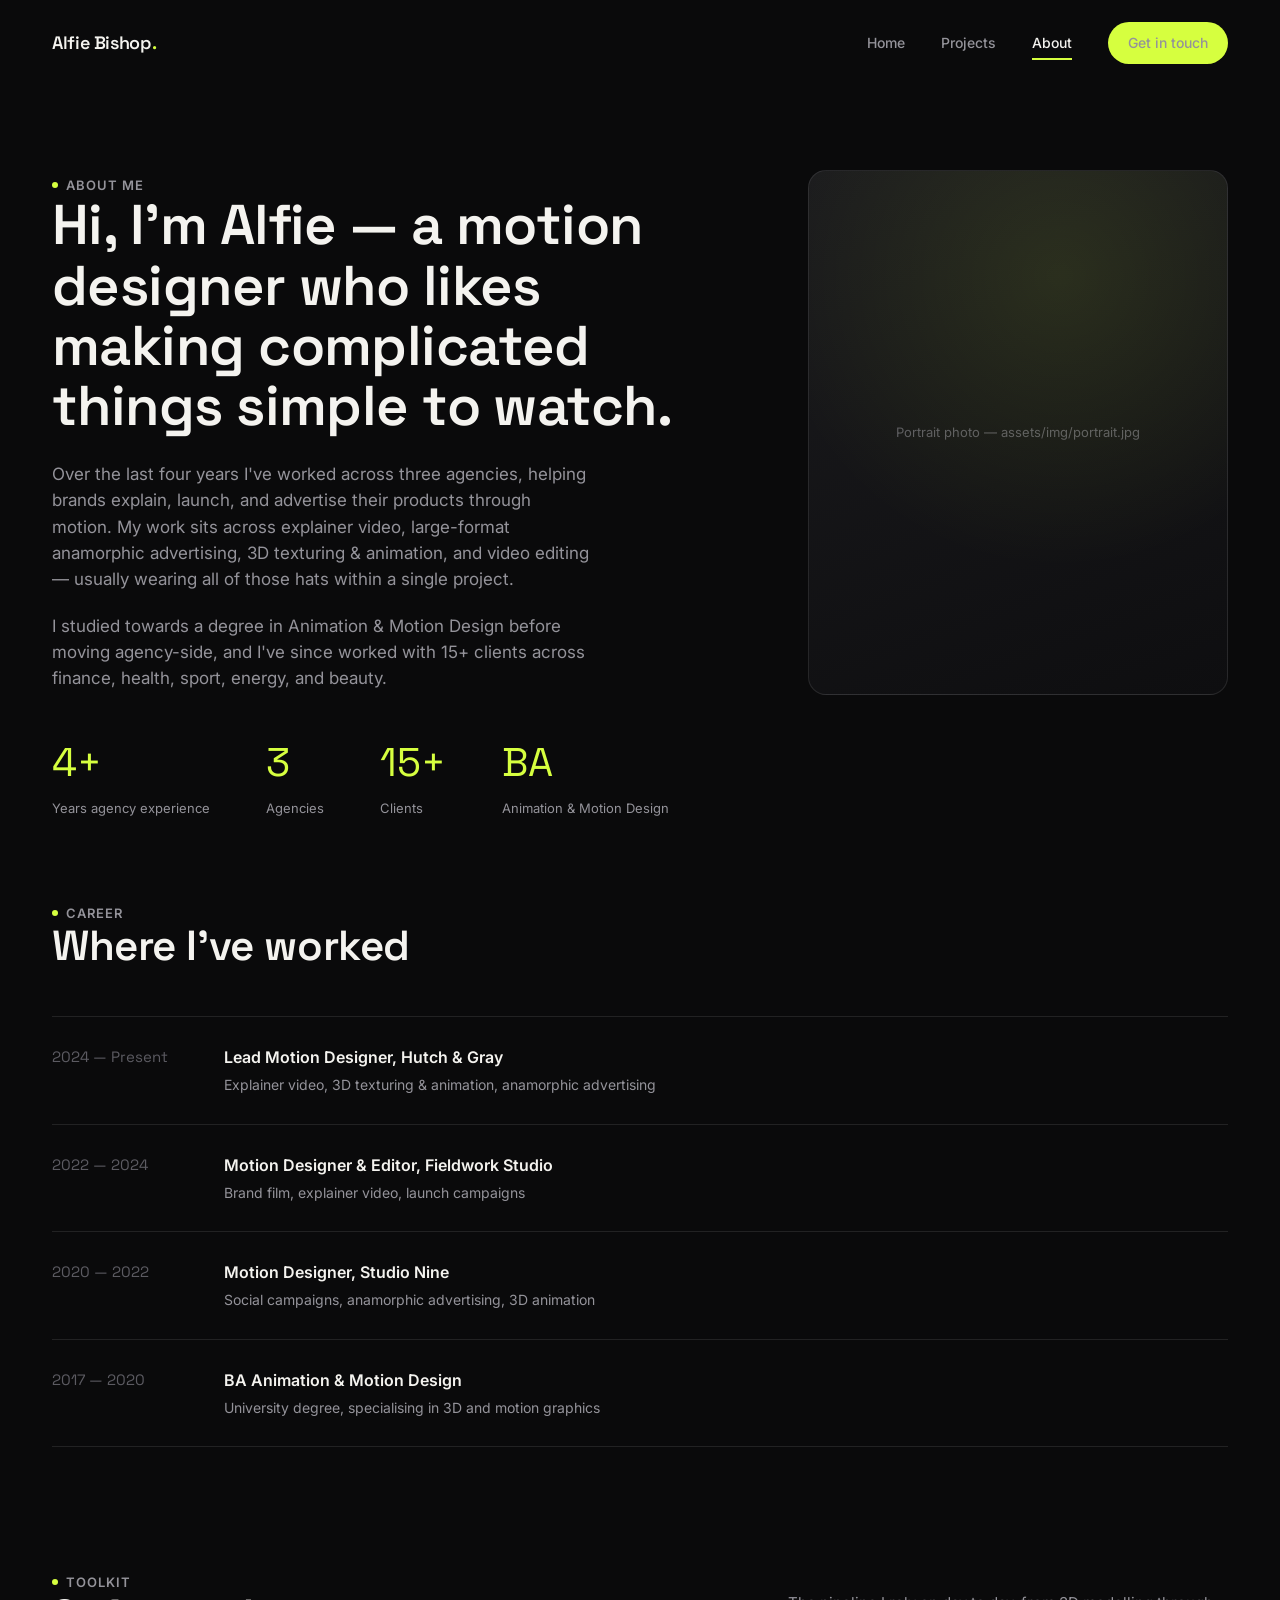
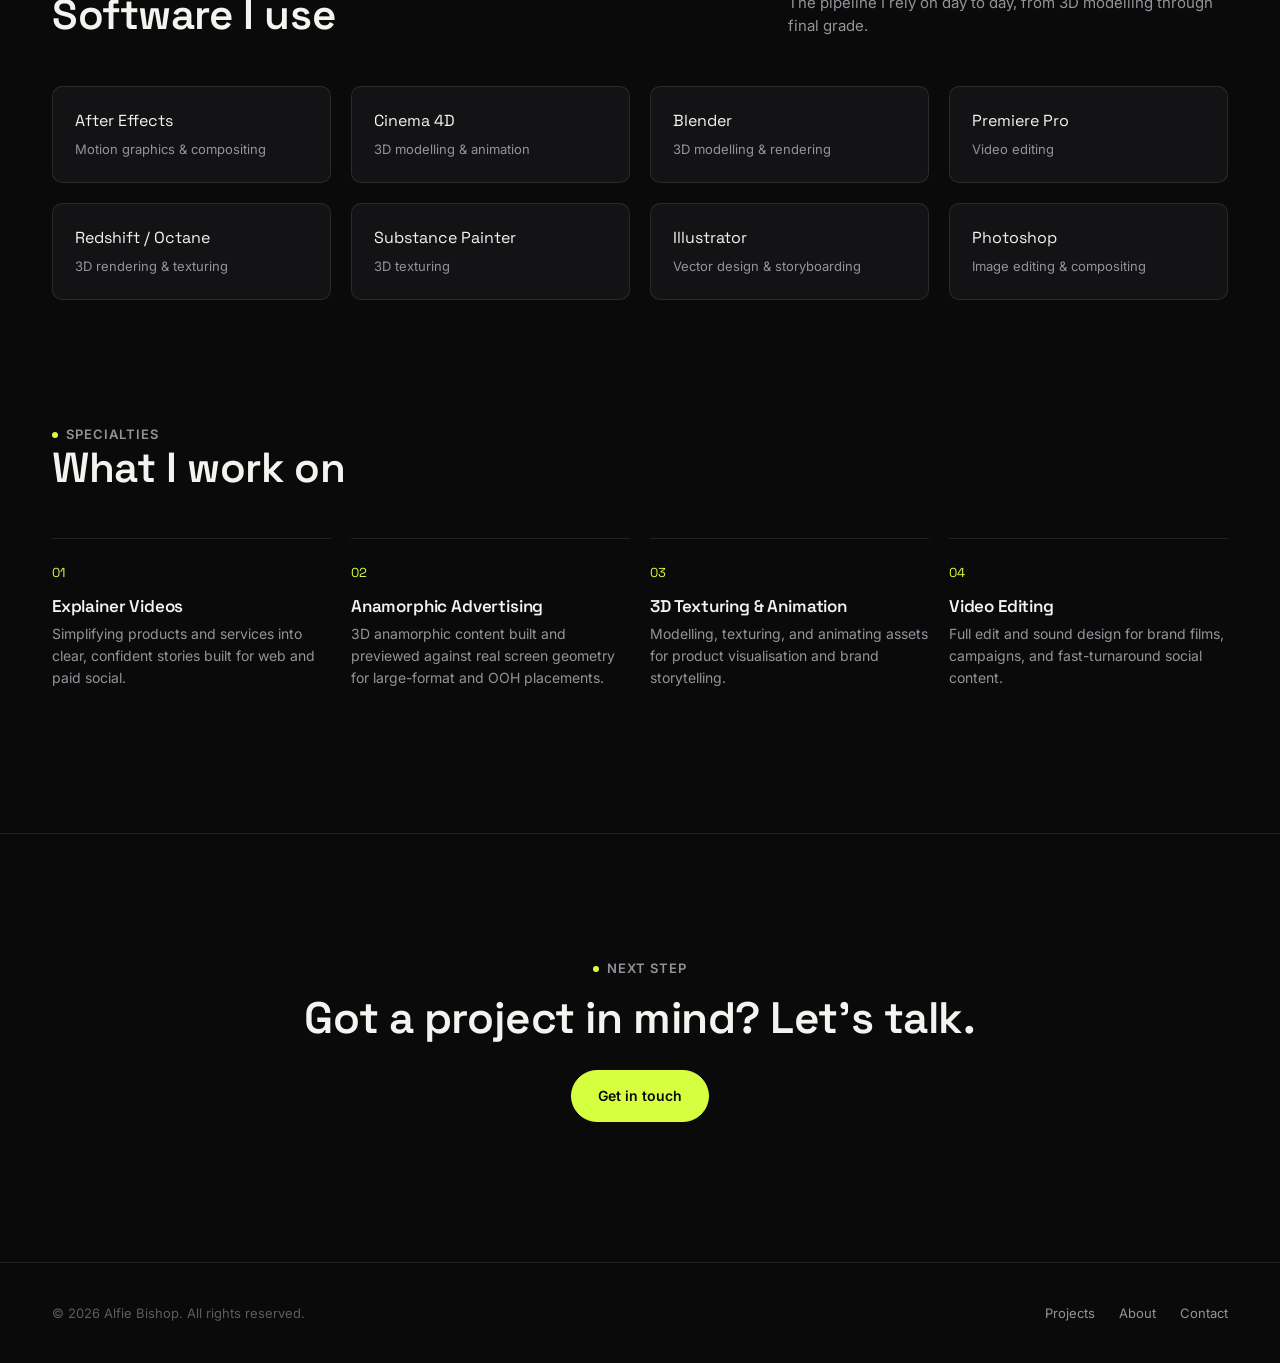
==== about.html @ 7a909363 "Initial commit: Alfie Bishop motion designer portfolio Static HTML/CSS/JS portfolio site with home, " ====
<!DOCTYPE html>
<html lang="en">
<head>
<meta charset="UTF-8" />
<meta name="viewport" content="width=device-width, initial-scale=1.0" />
<title>About — Alfie Bishop</title>
<meta name="description" content="Alfie Bishop is a motion designer with four years of agency experience across explainer videos, anamorphic advertising, 3D animation and video editing." />
<link rel="preconnect" href="https://fonts.googleapis.com">
<link rel="preconnect" href="https://fonts.gstatic.com" crossorigin>
<link href="https://fonts.googleapis.com/css2?family=Space+Grotesk:wght@500;600;700&family=Inter:wght@400;500;600&display=swap" rel="stylesheet">
<link rel="stylesheet" href="assets/css/style.css" />
</head>
<body>

<header class="site-header">
  <div class="container">
    <a href="index.html" class="logo-mark">Alfie Bishop<span>.</span></a>
    <nav class="main-nav">
      <a href="index.html">Home</a>
      <a href="projects.html">Projects</a>
      <a href="about.html" class="is-active">About</a>
      <a href="index.html#contact" class="nav-cta">Get in touch</a>
    </nav>
    <button class="nav-toggle" aria-label="Toggle menu"><span></span><span></span><span></span></button>
  </div>
</header>

<main>

  <section class="about-hero">
    <div class="container about-hero-grid">
      <div data-reveal>
        <span class="eyebrow">About Me</span>
        <h1>Hi, I'm Alfie — a motion designer who likes making complicated things simple to watch.</h1>
        <p class="lead">
          Over the last four years I've worked across three agencies, helping brands explain, launch, and
          advertise their products through motion. My work sits across explainer video, large-format
          anamorphic advertising, 3D texturing &amp; animation, and video editing — usually wearing all of
          those hats within a single project.
        </p>
        <p class="lead">
          I studied towards a degree in Animation &amp; Motion Design before moving agency-side, and I've
          since worked with 15+ clients across finance, health, sport, energy, and beauty.
        </p>

        <div class="about-stats-row">
          <div class="stat-item"><div class="num">4+</div><div class="label">Years agency experience</div></div>
          <div class="stat-item"><div class="num">3</div><div class="label">Agencies</div></div>
          <div class="stat-item"><div class="num">15+</div><div class="label">Clients</div></div>
          <div class="stat-item"><div class="num">BA</div><div class="label">Animation &amp; Motion Design</div></div>
        </div>
      </div>

      <div class="portrait-lg" data-reveal>Portrait photo — assets/img/portrait.jpg</div>
    </div>
  </section>

  <section class="section" style="padding-top:0;">
    <div class="container">
      <div class="section-head" data-reveal>
        <div>
          <span class="eyebrow">Career</span>
          <h2>Where I've worked</h2>
        </div>
      </div>

      <div class="timeline" data-reveal>
        <div class="timeline-row">
          <div class="t-year">2024 — Present</div>
          <div><div class="t-role">Lead Motion Designer, Hutch &amp; Gray</div><div class="t-sub">Explainer video, 3D texturing &amp; animation, anamorphic advertising</div></div>
        </div>
        <div class="timeline-row">
          <div class="t-year">2022 — 2024</div>
          <div><div class="t-role">Motion Designer &amp; Editor, Fieldwork Studio</div><div class="t-sub">Brand film, explainer video, launch campaigns</div></div>
        </div>
        <div class="timeline-row">
          <div class="t-year">2020 — 2022</div>
          <div><div class="t-role">Motion Designer, Studio Nine</div><div class="t-sub">Social campaigns, anamorphic advertising, 3D animation</div></div>
        </div>
        <div class="timeline-row">
          <div class="t-year">2017 — 2020</div>
          <div><div class="t-role">BA Animation &amp; Motion Design</div><div class="t-sub">University degree, specialising in 3D and motion graphics</div></div>
        </div>
      </div>
    </div>
  </section>

  <section class="section" style="padding-top:0;">
    <div class="container">
      <div class="section-head" data-reveal>
        <div>
          <span class="eyebrow">Toolkit</span>
          <h2>Software I use</h2>
        </div>
        <p class="sub">The pipeline I rely on day to day, from 3D modelling through final grade.</p>
      </div>

      <div class="software-grid" data-reveal>
        <div class="software-item"><div class="s-name">After Effects</div><div class="s-desc">Motion graphics &amp; compositing</div></div>
        <div class="software-item"><div class="s-name">Cinema 4D</div><div class="s-desc">3D modelling &amp; animation</div></div>
        <div class="software-item"><div class="s-name">Blender</div><div class="s-desc">3D modelling &amp; rendering</div></div>
        <div class="software-item"><div class="s-name">Premiere Pro</div><div class="s-desc">Video editing</div></div>
        <div class="software-item"><div class="s-name">Redshift / Octane</div><div class="s-desc">3D rendering &amp; texturing</div></div>
        <div class="software-item"><div class="s-name">Substance Painter</div><div class="s-desc">3D texturing</div></div>
        <div class="software-item"><div class="s-name">Illustrator</div><div class="s-desc">Vector design &amp; storyboarding</div></div>
        <div class="software-item"><div class="s-name">Photoshop</div><div class="s-desc">Image editing &amp; compositing</div></div>
      </div>
    </div>
  </section>

  <section class="section" style="padding-top:0;">
    <div class="container">
      <div class="section-head" data-reveal>
        <div>
          <span class="eyebrow">Specialties</span>
          <h2>What I work on</h2>
        </div>
      </div>

      <div class="specialty-row" data-reveal>
        <div class="specialty-item">
          <div class="s-index">01</div>
          <h4>Explainer Videos</h4>
          <p>Simplifying products and services into clear, confident stories built for web and paid social.</p>
        </div>
        <div class="specialty-item">
          <div class="s-index">02</div>
          <h4>Anamorphic Advertising</h4>
          <p>3D anamorphic content built and previewed against real screen geometry for large-format and OOH placements.</p>
        </div>
        <div class="specialty-item">
          <div class="s-index">03</div>
          <h4>3D Texturing &amp; Animation</h4>
          <p>Modelling, texturing, and animating assets for product visualisation and brand storytelling.</p>
        </div>
        <div class="specialty-item">
          <div class="s-index">04</div>
          <h4>Video Editing</h4>
          <p>Full edit and sound design for brand films, campaigns, and fast-turnaround social content.</p>
        </div>
      </div>
    </div>
  </section>

  <section class="section contact-section" style="text-align:center; padding-bottom:140px;">
    <div class="container" data-reveal>
      <span class="eyebrow">Next Step</span>
      <h2 style="font-size:clamp(28px,4vw,44px); margin:16px 0 28px;">Got a project in mind? Let's talk.</h2>
      <a href="index.html#contact" class="btn btn-primary">Get in touch</a>
    </div>
  </section>

</main>

<footer class="site-footer">
  <div class="container">
    <small>© <span id="year"></span> Alfie Bishop. All rights reserved.</small>
    <div class="footer-links">
      <a href="projects.html">Projects</a>
      <a href="about.html">About</a>
      <a href="index.html#contact">Contact</a>
    </div>
  </div>
</footer>

<script src="assets/js/data.js"></script>
<script src="assets/js/main.js"></script>
<script>document.getElementById("year").textContent = new Date().getFullYear();</script>
</body>
</html>
---- assets/css/style.css ----
/* =========================================================================
   DESIGN TOKENS
   ========================================================================= */
:root {
  --bg: #0a0a0b;
  --bg-elevated: #131315;
  --bg-elevated-2: #1b1b1e;
  --text: #f4f3ef;
  --text-muted: #94939a;
  --text-faint: #5c5b62;
  --line: rgba(244, 243, 239, 0.1);
  --line-strong: rgba(244, 243, 239, 0.18);
  --accent: #d6ff3f;
  --accent-ink: #0a0a0b;
  --radius: 18px;
  --radius-sm: 10px;
  --container: 1240px;
  --ease: cubic-bezier(0.16, 1, 0.3, 1);
}

* { box-sizing: border-box; }
html { scroll-behavior: smooth; }

body {
  margin: 0;
  background: var(--bg);
  color: var(--text);
  font-family: "Inter", -apple-system, BlinkMacSystemFont, "Segoe UI", sans-serif;
  font-size: 16px;
  line-height: 1.55;
  -webkit-font-smoothing: antialiased;
  overflow-x: hidden;
}

h1, h2, h3, h4 {
  font-family: "Space Grotesk", "Inter", sans-serif;
  font-weight: 600;
  line-height: 1.08;
  margin: 0;
  letter-spacing: -0.01em;
}

p { margin: 0; }
a { color: inherit; text-decoration: none; }
img, video { max-width: 100%; display: block; }
button { font-family: inherit; }

.container {
  width: 100%;
  max-width: var(--container);
  margin: 0 auto;
  padding: 0 32px;
}

.eyebrow {
  display: inline-flex;
  align-items: center;
  gap: 8px;
  font-size: 13px;
  font-weight: 600;
  letter-spacing: 0.08em;
  text-transform: uppercase;
  color: var(--text-muted);
}
.eyebrow::before {
  content: "";
  width: 6px;
  height: 6px;
  border-radius: 50%;
  background: var(--accent);
  flex: none;
}

.section { padding: 120px 0; }
@media (max-width: 768px) { .section { padding: 72px 0; } }

/* =========================================================================
   SCROLL REVEAL
   ========================================================================= */
[data-reveal] {
  opacity: 0;
  transform: translateY(24px);
  transition: opacity 0.8s var(--ease), transform 0.8s var(--ease);
}
[data-reveal].is-visible {
  opacity: 1;
  transform: translateY(0);
}

/* =========================================================================
   NAV
   ========================================================================= */
.site-header {
  position: fixed;
  top: 0; left: 0; right: 0;
  z-index: 100;
  padding: 22px 0;
  transition: background 0.4s var(--ease), border-color 0.4s var(--ease), padding 0.4s var(--ease);
  border-bottom: 1px solid transparent;
}
.site-header.is-scrolled {
  background: rgba(10, 10, 11, 0.78);
  backdrop-filter: blur(14px);
  border-bottom-color: var(--line);
  padding: 14px 0;
}
.site-header .container {
  display: flex;
  align-items: center;
  justify-content: space-between;
}
.logo-mark {
  font-family: "Space Grotesk", sans-serif;
  font-weight: 600;
  font-size: 18px;
  letter-spacing: -0.02em;
}
.logo-mark span { color: var(--accent); }

.main-nav { display: flex; align-items: center; gap: 36px; }
.main-nav a {
  font-size: 14px;
  font-weight: 500;
  color: var(--text-muted);
  transition: color 0.25s var(--ease);
  position: relative;
}
.main-nav a:hover, .main-nav a.is-active { color: var(--text); }
.main-nav a.is-active::after {
  content: "";
  position: absolute;
  left: 0; right: 0; bottom: -6px;
  height: 2px;
  background: var(--accent);
}
.nav-cta {
  display: inline-flex;
  align-items: center;
  padding: 10px 20px;
  border-radius: 999px;
  background: var(--accent);
  color: var(--accent-ink);
  font-size: 14px;
  font-weight: 600;
  transition: transform 0.25s var(--ease), box-shadow 0.25s var(--ease);
}
.nav-cta:hover { transform: translateY(-2px); box-shadow: 0 8px 24px rgba(214,255,63,0.25); }

.nav-toggle {
  display: none;
  flex-direction: column;
  gap: 5px;
  background: none;
  border: none;
  cursor: pointer;
  padding: 8px;
}
.nav-toggle span { width: 22px; height: 2px; background: var(--text); display: block; }

@media (max-width: 860px) {
  .main-nav { position: fixed; top: 0; right: -100%; height: 100vh; width: min(320px, 80vw);
    background: var(--bg-elevated); flex-direction: column; justify-content: center; align-items: flex-start;
    padding: 40px; gap: 28px; transition: right 0.4s var(--ease); border-left: 1px solid var(--line); }
  .main-nav.is-open { right: 0; }
  .main-nav a { font-size: 20px; }
  .nav-toggle { display: flex; }
  .nav-cta { order: 10; }
}

/* =========================================================================
   HERO
   ========================================================================= */
.hero {
  min-height: 100vh;
  display: flex;
  flex-direction: column;
  justify-content: center;
  padding-top: 140px;
  padding-bottom: 64px;
  position: relative;
}
.hero-bg {
  position: absolute;
  inset: 0;
  z-index: 0;
  overflow: hidden;
}
.hero-bg video {
  width: 100%;
  height: 100%;
  object-fit: cover;
  opacity: 0.32;
}
.hero-bg::after {
  content: "";
  position: absolute;
  inset: 0;
  background: linear-gradient(
    180deg,
    rgba(10, 10, 11, 0.5) 0%,
    rgba(10, 10, 11, 0.25) 35%,
    rgba(10, 10, 11, 0.7) 72%,
    var(--bg) 100%
  );
}
.hero-intro { max-width: 760px; position: relative; z-index: 1; }
.hero-intro .eyebrow { margin-bottom: 20px; }
.hero-title {
  font-size: clamp(48px, 8vw, 104px);
  margin: 0 0 20px;
}
.hero-title em {
  font-style: normal;
  color: var(--text-faint);
}
.hero-role {
  font-size: clamp(18px, 2vw, 22px);
  color: var(--text-muted);
  max-width: 560px;
  margin-bottom: 36px;
}
.hero-actions { display: flex; gap: 16px; align-items: center; flex-wrap: wrap; }

.btn {
  display: inline-flex;
  align-items: center;
  gap: 10px;
  padding: 14px 26px;
  border-radius: 999px;
  font-size: 14px;
  font-weight: 600;
  transition: transform 0.25s var(--ease), box-shadow 0.25s var(--ease), background 0.25s var(--ease);
  border: 1px solid var(--line-strong);
}
.btn-primary { background: var(--accent); color: var(--accent-ink); border-color: var(--accent); }
.btn-primary:hover { transform: translateY(-2px); box-shadow: 0 10px 28px rgba(214,255,63,0.25); }
.btn-ghost { background: transparent; color: var(--text); }
.btn-ghost:hover { border-color: var(--text); }

/* Simple auto-scrolling carousel of project thumbnails (pulls every
   project from the CMS data file), cards side by side, moving left
   continuously in a seamless loop. */
.fan-wrap {
  position: relative;
  z-index: 1;
  height: 300px;
  margin-top: 56px;
  overflow: hidden;
  -webkit-mask-image: linear-gradient(90deg, transparent, #000 6%, #000 94%, transparent);
  mask-image: linear-gradient(90deg, transparent, #000 6%, #000 94%, transparent);
}
.fan-track {
  display: flex;
  align-items: center;
  gap: 20px;
  width: max-content;
  height: 100%;
  animation: fan-scroll 50s linear infinite;
}
.fan-wrap:hover .fan-track { animation-play-state: paused; }
.fan-card {
  flex: none;
  display: block;
  width: 220px;
  height: 100%;
  border-radius: var(--radius);
  overflow: hidden;
  position: relative;
  box-shadow: 0 24px 50px -18px rgba(0,0,0,0.55);
  transition: transform 0.3s var(--ease), box-shadow 0.3s var(--ease);
}
.fan-card:hover { transform: translateY(-6px); box-shadow: 0 28px 56px -14px rgba(0,0,0,0.65); z-index: 5; }
.fan-card .thumb-bg { position: absolute; inset: 0; }

@keyframes fan-scroll {
  from { transform: translateX(0); }
  to { transform: translateX(-50%); }
}

@media (prefers-reduced-motion: reduce) {
  .fan-track { animation: none; }
}

@media (max-width: 1080px) {
  .fan-wrap { height: 240px; }
  .fan-card { width: 180px; }
}
@media (max-width: 600px) {
  .hero { padding-top: 120px; }
  .fan-wrap { height: 190px; }
  .fan-card { width: 140px; }
}

.scroll-cue {
  position: relative;
  z-index: 1;
  margin-top: 36px;
  display: flex;
  flex-direction: column;
  align-items: center;
  gap: 8px;
  color: var(--text-faint);
  font-size: 12px;
  letter-spacing: 0.08em;
  text-transform: uppercase;
}
.scroll-cue .line { width: 1px; height: 28px; background: var(--line-strong); overflow: hidden; }
.scroll-cue .line::after {
  content: ""; display: block; width: 100%; height: 50%; background: var(--accent);
  animation: scrollline 1.8s ease-in-out infinite;
}
@keyframes scrollline { 0% { transform: translateY(-100%); } 100% { transform: translateY(200%); } }

/* =========================================================================
   SHOWREEL
   ========================================================================= */
.showreel-section { padding-top: 0; }
.showreel-frame {
  position: relative;
  width: 100%;
  aspect-ratio: 16/9;
  border-radius: var(--radius);
  overflow: hidden;
  background: var(--bg-elevated);
  border: 1px solid var(--line);
}
.showreel-frame video { width: 100%; height: 100%; object-fit: cover; }
.showreel-frame .reel-placeholder {
  position: absolute; inset: 0;
  background: radial-gradient(circle at 30% 20%, #3a2d55, transparent 60%),
              radial-gradient(circle at 80% 80%, #1f3a2e, transparent 55%),
              #0e0e10;
  display: flex; align-items: center; justify-content: center; flex-direction: column; gap: 18px;
}
.reel-play-btn {
  width: 84px; height: 84px; border-radius: 50%;
  background: var(--accent); display: flex; align-items: center; justify-content: center;
  cursor: pointer; border: none; transition: transform 0.3s var(--ease);
}
.reel-play-btn:hover { transform: scale(1.08); }
.reel-play-btn svg { width: 22px; height: 22px; fill: var(--accent-ink); margin-left: 2px; }
.reel-placeholder p { color: var(--text-muted); font-size: 14px; }

.section-head {
  display: flex;
  justify-content: space-between;
  align-items: flex-end;
  gap: 24px;
  margin-bottom: 48px;
  flex-wrap: wrap;
}
.section-head h2 { font-size: clamp(28px, 4vw, 42px); }
.section-head .sub { color: var(--text-muted); max-width: 440px; font-size: 15px; }

/* Client logo marquee */
.logo-marquee-wrap {
  margin-top: 64px;
  border-top: 1px solid var(--line);
  padding-top: 40px;
  overflow: hidden;
  position: relative;
  mask-image: linear-gradient(90deg, transparent, #000 10%, #000 90%, transparent);
}
.logo-track {
  display: flex;
  gap: 72px;
  width: max-content;
  animation: marquee 32s linear infinite;
}
.logo-track:hover { animation-play-state: paused; }
.logo-item {
  font-family: "Space Grotesk", sans-serif;
  font-size: 20px;
  font-weight: 600;
  color: var(--text-faint);
  white-space: nowrap;
  transition: color 0.3s var(--ease);
  letter-spacing: -0.01em;
}
.logo-item:hover { color: var(--text); }
@keyframes marquee {
  from { transform: translateX(0); }
  to { transform: translateX(-50%); }
}

/* =========================================================================
   ABOUT TEASER (home)
   ========================================================================= */
.about-teaser .container { display: grid; grid-template-columns: 340px 1fr; gap: 72px; align-items: center; }
.about-teaser .portrait {
  width: 100%;
  aspect-ratio: 4/5;
  border-radius: var(--radius);
  background: linear-gradient(160deg, #1b1b1e, #0e0e10);
  border: 1px solid var(--line);
  display: flex; align-items: center; justify-content: center;
  color: var(--text-faint);
  font-size: 13px;
  position: relative;
  overflow: hidden;
}
.about-teaser .portrait::after {
  content: "";
  position: absolute; inset: 0;
  background: radial-gradient(circle at 50% 30%, rgba(214,255,63,0.08), transparent 60%);
}
.about-teaser h2 { font-size: clamp(26px, 3.4vw, 36px); margin-bottom: 20px; }
.about-teaser p { color: var(--text-muted); font-size: 16px; max-width: 520px; margin-bottom: 28px; }
.about-teaser .stat-row { display: flex; gap: 40px; margin-top: 32px; flex-wrap: wrap; }
.stat-item .num { font-family: "Space Grotesk", sans-serif; font-size: 32px; color: var(--accent); }
.stat-item .label { font-size: 13px; color: var(--text-muted); margin-top: 4px; }

@media (max-width: 860px) {
  .about-teaser .container { grid-template-columns: 1fr; gap: 36px; }
  .about-teaser .portrait { max-width: 280px; aspect-ratio: 4/5; }
}

/* =========================================================================
   CONTACT
   ========================================================================= */
.contact-section { border-top: 1px solid var(--line); }
.contact-grid { display: grid; grid-template-columns: 1fr 1fr; gap: 72px; }
.contact-info h2 { font-size: clamp(32px, 5vw, 56px); margin-bottom: 20px; }
.contact-info p { color: var(--text-muted); max-width: 420px; margin-bottom: 28px; }
.contact-detail { display: flex; flex-direction: column; gap: 14px; margin-top: 8px; }
.contact-detail a { font-size: 15px; color: var(--text); border-bottom: 1px solid var(--line-strong); padding-bottom: 2px; display: inline-flex; width: fit-content; transition: border-color 0.25s var(--ease), color 0.25s var(--ease); }
.contact-detail a:hover { color: var(--accent); border-color: var(--accent); }

.form-field { margin-bottom: 20px; }
.form-field label { display: block; font-size: 13px; color: var(--text-muted); margin-bottom: 8px; }
.form-field input, .form-field textarea {
  width: 100%;
  background: var(--bg-elevated);
  border: 1px solid var(--line);
  border-radius: var(--radius-sm);
  padding: 14px 16px;
  color: var(--text);
  font-family: inherit;
  font-size: 15px;
  resize: vertical;
  transition: border-color 0.25s var(--ease);
}
.form-field input:focus, .form-field textarea:focus { outline: none; border-color: var(--accent); }
.form-row { display: grid; grid-template-columns: 1fr 1fr; gap: 20px; }
.submit-btn {
  border: none; cursor: pointer;
  width: 100%;
  margin-top: 4px;
}
.form-note { font-size: 13px; color: var(--text-faint); margin-top: 14px; }
.form-success { display: none; padding: 16px; border-radius: var(--radius-sm); background: rgba(214,255,63,0.1); border: 1px solid rgba(214,255,63,0.3); color: var(--accent); font-size: 14px; margin-top: 16px; }
.form-success.is-visible { display: block; }

@media (max-width: 860px) {
  .contact-grid { grid-template-columns: 1fr; gap: 40px; }
  .form-row { grid-template-columns: 1fr; }
}

/* =========================================================================
   FOOTER
   ========================================================================= */
.site-footer { border-top: 1px solid var(--line); padding: 40px 0; }
.site-footer .container { display: flex; justify-content: space-between; align-items: center; flex-wrap: wrap; gap: 16px; }
.footer-links { display: flex; gap: 24px; }
.footer-links a { font-size: 13px; color: var(--text-muted); transition: color 0.25s var(--ease); }
.footer-links a:hover { color: var(--text); }
.site-footer small { color: var(--text-faint); font-size: 13px; }

/* =========================================================================
   PAGE HERO (secondary pages)
   ========================================================================= */
.page-hero { padding: 180px 0 64px; }
.page-hero .eyebrow { margin-bottom: 18px; }
.page-hero h1 { font-size: clamp(38px, 6vw, 68px); max-width: 820px; }
.page-hero p.lead { margin-top: 20px; color: var(--text-muted); font-size: 17px; max-width: 560px; }

/* =========================================================================
   PROJECTS GRID + FILTERS
   ========================================================================= */
.filter-bar {
  display: flex;
  gap: 10px;
  flex-wrap: wrap;
  margin-bottom: 56px;
  border-bottom: 1px solid var(--line);
  padding-bottom: 32px;
}
.filter-btn {
  background: var(--bg-elevated);
  border: 1px solid var(--line);
  color: var(--text-muted);
  padding: 10px 18px;
  border-radius: 999px;
  font-size: 14px;
  font-weight: 500;
  cursor: pointer;
  transition: all 0.25s var(--ease);
}
.filter-btn:hover { color: var(--text); border-color: var(--line-strong); }
.filter-btn.is-active { background: var(--accent); color: var(--accent-ink); border-color: var(--accent); }

.project-grid {
  display: grid;
  grid-template-columns: repeat(3, 1fr);
  gap: 28px;
}
@media (max-width: 1000px) { .project-grid { grid-template-columns: repeat(2, 1fr); } }
@media (max-width: 620px) { .project-grid { grid-template-columns: 1fr; } }

.project-card {
  display: block;
  border-radius: var(--radius);
  overflow: hidden;
  background: var(--bg-elevated);
  border: 1px solid var(--line);
  transition: opacity 0.4s var(--ease), transform 0.4s var(--ease);
}
.project-card.is-hidden { display: none; }
.project-card .card-media {
  position: relative;
  aspect-ratio: 4/3;
  overflow: hidden;
}
.project-card .card-media .thumb-bg {
  position: absolute; inset: 0;
  transition: transform 0.6s var(--ease);
}
.project-card:hover .card-media .thumb-bg { transform: scale(1.06); }
.project-card .card-media .thumb-overlay {
  position: absolute; inset: 0;
  background: linear-gradient(180deg, rgba(0,0,0,0) 50%, rgba(0,0,0,0.7) 100%);
}
.project-card .card-tag {
  position: absolute; top: 16px; left: 16px;
  font-size: 11px; font-weight: 600; letter-spacing: 0.06em; text-transform: uppercase;
  color: var(--accent-ink); background: var(--accent); padding: 5px 10px; border-radius: 999px;
}
.project-card .card-body { padding: 22px; }
.project-card .card-body h3 { font-size: 19px; margin-bottom: 8px; }
.project-card .card-meta { display: flex; justify-content: space-between; color: var(--text-muted); font-size: 13px; }

/* =========================================================================
   PROJECT DETAIL
   ========================================================================= */
.project-detail-hero { padding: 170px 0 48px; }
.pd-meta-row {
  display: flex; gap: 40px; flex-wrap: wrap; margin-top: 36px;
  padding-top: 28px; border-top: 1px solid var(--line);
}
.pd-meta-item .label { font-size: 12px; text-transform: uppercase; letter-spacing: 0.06em; color: var(--text-faint); margin-bottom: 6px; }
.pd-meta-item .value { font-size: 15px; font-weight: 500; }
.pd-meta-item .tags { display: flex; gap: 8px; flex-wrap: wrap; }
.pd-tag { font-size: 12px; padding: 4px 10px; border-radius: 999px; border: 1px solid var(--line-strong); color: var(--text-muted); }

.pd-main-media {
  width: 100%;
  aspect-ratio: 16/9;
  border-radius: var(--radius);
  overflow: hidden;
  background: var(--bg-elevated);
  border: 1px solid var(--line);
  position: relative;
}
.pd-main-media video { width: 100%; height: 100%; object-fit: cover; }

.pd-body-grid { display: grid; grid-template-columns: 2fr 1fr; gap: 64px; margin-top: 56px; }
.pd-description p { color: var(--text-muted); margin-bottom: 18px; white-space: pre-line; }
.pd-description h4, .pd-extra h4 { font-size: 14px; text-transform: uppercase; letter-spacing: 0.06em; color: var(--text-faint); margin-bottom: 20px; }

.pd-extra-media { margin-top: 64px; }
.pd-extra-row { display: grid; grid-template-columns: repeat(2, 1fr); gap: 24px; margin-top: 24px; }
.pd-extra-item { border-radius: var(--radius); overflow: hidden; background: var(--bg-elevated); border: 1px solid var(--line); }
.pd-extra-item video { width: 100%; aspect-ratio: 9/16; object-fit: cover; background: #000; }
.pd-extra-item .pd-extra-label { padding: 12px 16px; font-size: 13px; color: var(--text-muted); }

.pd-nav { display: flex; justify-content: space-between; margin-top: 80px; padding-top: 32px; border-top: 1px solid var(--line); }
.pd-nav a { display: flex; flex-direction: column; gap: 6px; max-width: 45%; }
.pd-nav a:last-child { text-align: right; align-items: flex-end; }
.pd-nav .dir { font-size: 12px; color: var(--text-faint); text-transform: uppercase; letter-spacing: 0.06em; }
.pd-nav .ptitle { font-family: "Space Grotesk", sans-serif; font-size: 18px; transition: color 0.25s var(--ease); }
.pd-nav a:hover .ptitle { color: var(--accent); }

@media (max-width: 860px) {
  .pd-body-grid { grid-template-columns: 1fr; gap: 32px; }
  .pd-extra-row { grid-template-columns: 1fr 1fr; }
}

/* =========================================================================
   ABOUT PAGE
   ========================================================================= */
.about-hero { padding: 170px 0 80px; }
.about-hero-grid { display: grid; grid-template-columns: 1fr 420px; gap: 72px; align-items: start; }
.about-hero-grid .portrait-lg {
  width: 100%; aspect-ratio: 4/5; border-radius: var(--radius);
  background: linear-gradient(160deg, #1b1b1e, #0e0e10);
  border: 1px solid var(--line);
  position: relative; overflow: hidden;
  display: flex; align-items: center; justify-content: center; color: var(--text-faint); font-size: 13px;
}
.about-hero-grid .portrait-lg::after {
  content: ""; position: absolute; inset: 0;
  background: radial-gradient(circle at 60% 20%, rgba(214,255,63,0.1), transparent 60%);
}
.about-hero-grid h1 { font-size: clamp(36px, 5vw, 56px); margin-bottom: 24px; }
.about-hero-grid p.lead { color: var(--text-muted); font-size: 17px; margin-bottom: 20px; max-width: 540px; }

.about-stats-row { display: flex; gap: 56px; margin-top: 40px; flex-wrap: wrap; }
.about-stats-row .stat-item .num { font-size: 40px; }

@media (max-width: 900px) {
  .about-hero-grid { grid-template-columns: 1fr; gap: 36px; }
  .about-hero-grid .portrait-lg { max-width: 280px; }
}

.timeline { border-top: 1px solid var(--line); }
.timeline-row {
  display: grid; grid-template-columns: 140px 1fr; gap: 32px;
  padding: 28px 0; border-bottom: 1px solid var(--line);
}
.timeline-row .t-year { font-family: "Space Grotesk", sans-serif; color: var(--text-faint); font-size: 15px; }
.timeline-row .t-role { font-weight: 600; margin-bottom: 4px; font-size: 16px; }
.timeline-row .t-sub { color: var(--text-muted); font-size: 14px; }

.software-grid {
  display: grid; grid-template-columns: repeat(4, 1fr); gap: 20px;
}
@media (max-width: 860px) { .software-grid { grid-template-columns: repeat(2, 1fr); } }
.software-item {
  background: var(--bg-elevated); border: 1px solid var(--line); border-radius: var(--radius-sm);
  padding: 22px; display: flex; flex-direction: column; gap: 6px;
}
.software-item .s-name { font-family: "Space Grotesk", sans-serif; font-size: 16px; }
.software-item .s-desc { font-size: 13px; color: var(--text-muted); }

.specialty-row { display: grid; grid-template-columns: repeat(4, 1fr); gap: 20px; }
@media (max-width: 860px) { .specialty-row { grid-template-columns: repeat(2, 1fr); } }
.specialty-item { padding: 24px 0; border-top: 1px solid var(--line); }
.specialty-item .s-index { font-size: 13px; color: var(--accent); font-family: "Space Grotesk", sans-serif; margin-bottom: 14px; }
.specialty-item h4 { font-size: 17px; margin-bottom: 8px; }
.specialty-item p { font-size: 14px; color: var(--text-muted); }
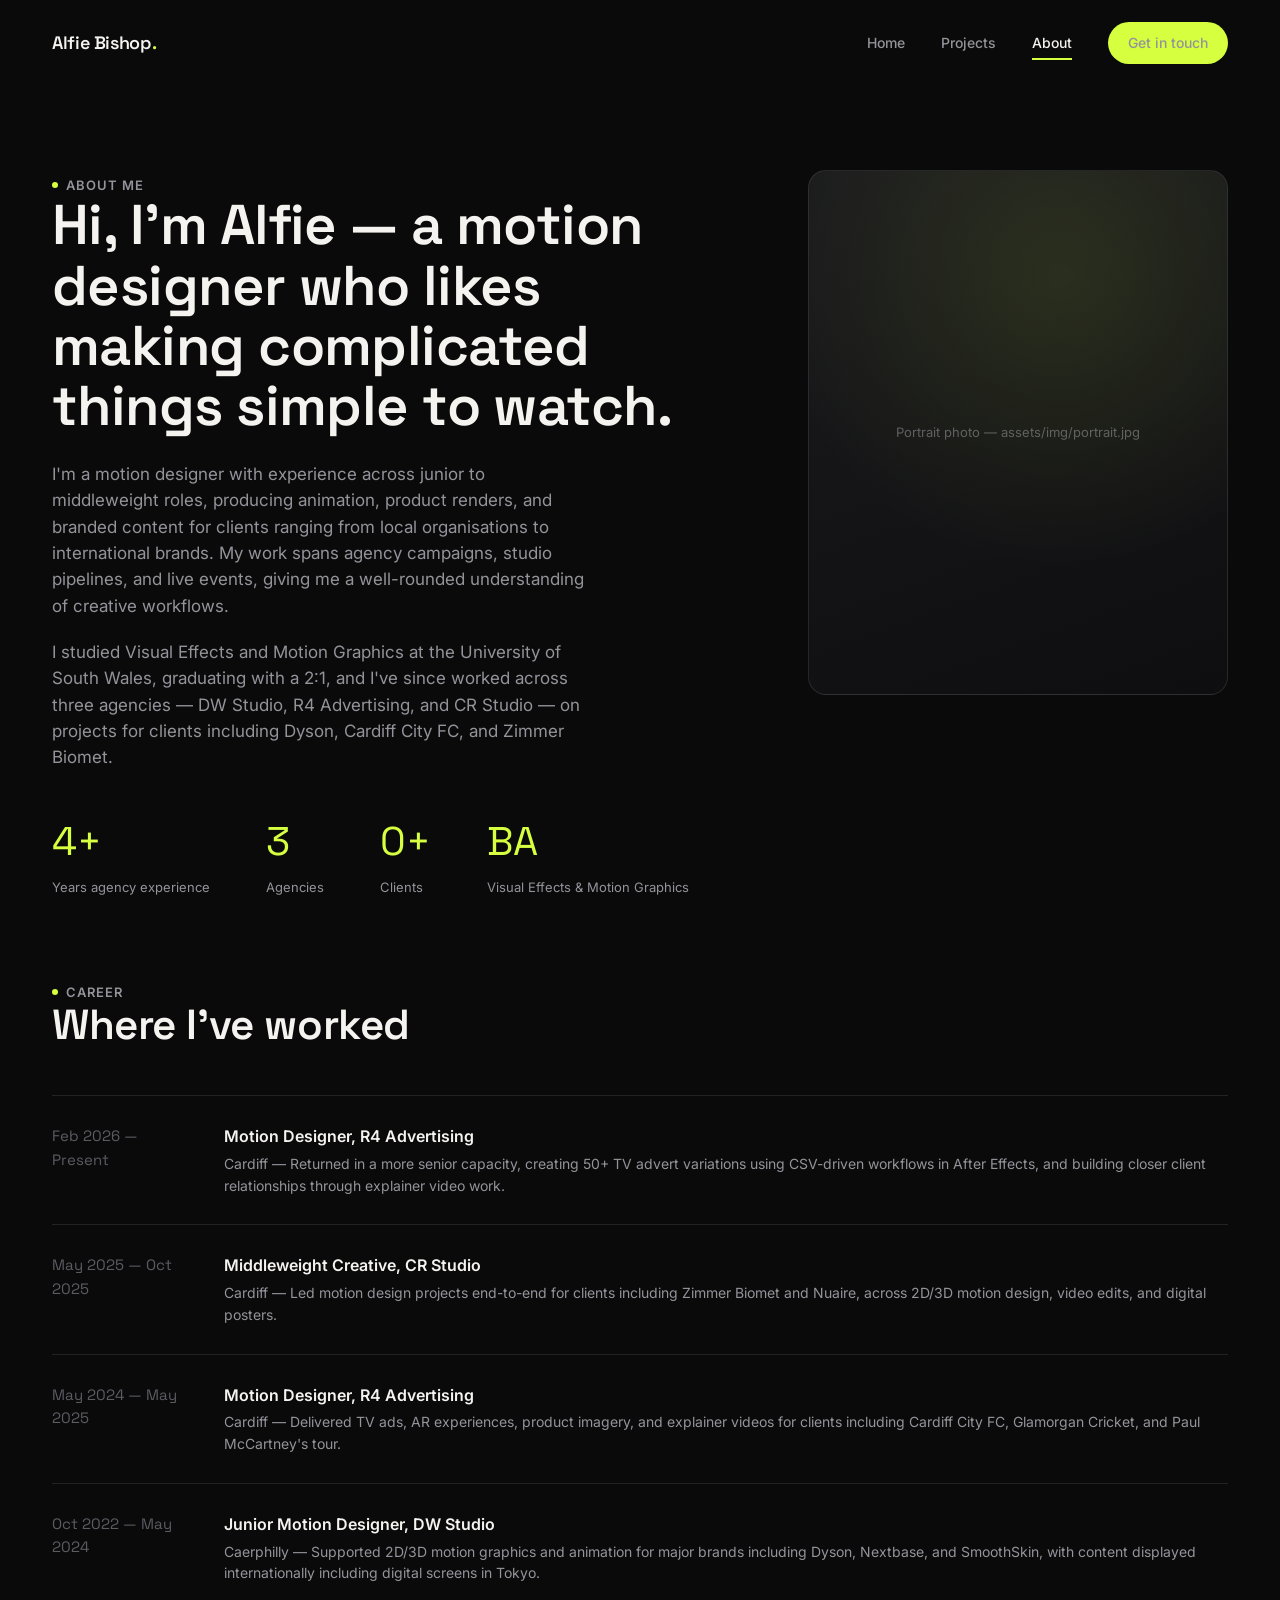
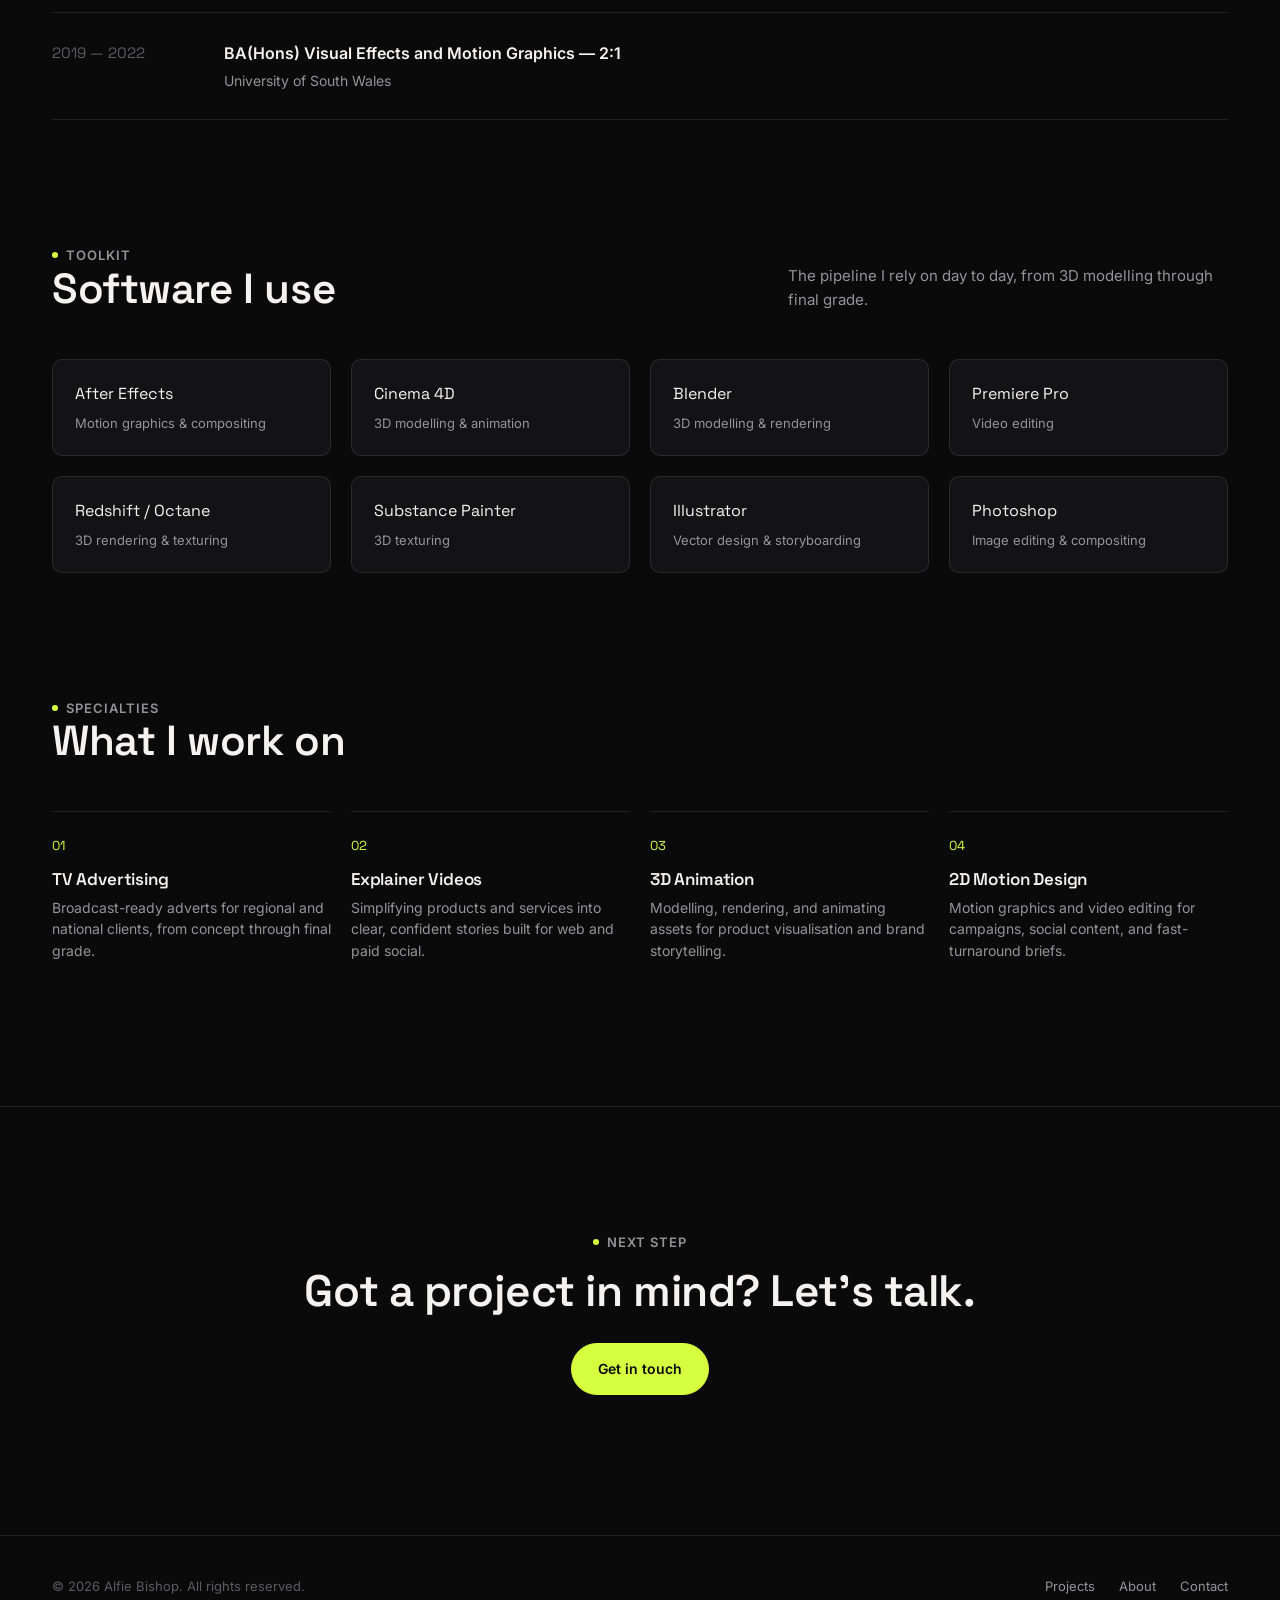
==== commit b4cdde93: "Wire up live CMS: fetch real projects/clients from Google Sheet, real CV content Replaced the static" ====
--- a/about.html
+++ b/about.html
@@ -4,7 +4,7 @@
 <meta charset="UTF-8" />
 <meta name="viewport" content="width=device-width, initial-scale=1.0" />
 <title>About — Alfie Bishop</title>
-<meta name="description" content="Alfie Bishop is a motion designer with four years of agency experience across explainer videos, anamorphic advertising, 3D animation and video editing." />
+<meta name="description" content="Alfie Bishop is a motion designer with four years of agency experience across TV advertising, explainer videos, and 2D/3D motion graphics." />
 <link rel="preconnect" href="https://fonts.googleapis.com">
 <link rel="preconnect" href="https://fonts.gstatic.com" crossorigin>
 <link href="https://fonts.googleapis.com/css2?family=Space+Grotesk:wght@500;600;700&family=Inter:wght@400;500;600&display=swap" rel="stylesheet">
@@ -29,29 +29,33 @@
 
   <section class="about-hero">
     <div class="container about-hero-grid">
-      <div data-reveal>
+      <div class="about-hero-title" data-reveal>
         <span class="eyebrow">About Me</span>
         <h1>Hi, I'm Alfie — a motion designer who likes making complicated things simple to watch.</h1>
+      </div>
+
+      <div class="portrait-lg" data-reveal>Portrait photo — assets/img/portrait.jpg</div>
+
+      <div class="about-hero-body" data-reveal>
         <p class="lead">
-          Over the last four years I've worked across three agencies, helping brands explain, launch, and
-          advertise their products through motion. My work sits across explainer video, large-format
-          anamorphic advertising, 3D texturing &amp; animation, and video editing — usually wearing all of
-          those hats within a single project.
+          I'm a motion designer with experience across junior to middleweight roles, producing animation,
+          product renders, and branded content for clients ranging from local organisations to international
+          brands. My work spans agency campaigns, studio pipelines, and live events, giving me a well-rounded
+          understanding of creative workflows.
         </p>
         <p class="lead">
-          I studied towards a degree in Animation &amp; Motion Design before moving agency-side, and I've
-          since worked with 15+ clients across finance, health, sport, energy, and beauty.
+          I studied Visual Effects and Motion Graphics at the University of South Wales, graduating with a
+          2:1, and I've since worked across three agencies — DW Studio, R4 Advertising, and CR Studio — on
+          projects for clients including Dyson, Cardiff City FC, and Zimmer Biomet.
         </p>
 
         <div class="about-stats-row">
           <div class="stat-item"><div class="num">4+</div><div class="label">Years agency experience</div></div>
           <div class="stat-item"><div class="num">3</div><div class="label">Agencies</div></div>
-          <div class="stat-item"><div class="num">15+</div><div class="label">Clients</div></div>
-          <div class="stat-item"><div class="num">BA</div><div class="label">Animation &amp; Motion Design</div></div>
+          <div class="stat-item"><div class="num" data-stat="client-count">—</div><div class="label">Clients</div></div>
+          <div class="stat-item"><div class="num">BA</div><div class="label">Visual Effects &amp; Motion Graphics</div></div>
         </div>
       </div>
-
-      <div class="portrait-lg" data-reveal>Portrait photo — assets/img/portrait.jpg</div>
     </div>
   </section>
 
@@ -66,20 +70,24 @@
 
       <div class="timeline" data-reveal>
         <div class="timeline-row">
-          <div class="t-year">2024 — Present</div>
-          <div><div class="t-role">Lead Motion Designer, Hutch &amp; Gray</div><div class="t-sub">Explainer video, 3D texturing &amp; animation, anamorphic advertising</div></div>
+          <div class="t-year">Feb 2026 — Present</div>
+          <div><div class="t-role">Motion Designer, R4 Advertising</div><div class="t-sub">Cardiff — Returned in a more senior capacity, creating 50+ TV advert variations using CSV-driven workflows in After Effects, and building closer client relationships through explainer video work.</div></div>
         </div>
         <div class="timeline-row">
-          <div class="t-year">2022 — 2024</div>
-          <div><div class="t-role">Motion Designer &amp; Editor, Fieldwork Studio</div><div class="t-sub">Brand film, explainer video, launch campaigns</div></div>
+          <div class="t-year">May 2025 — Oct 2025</div>
+          <div><div class="t-role">Middleweight Creative, CR Studio</div><div class="t-sub">Cardiff — Led motion design projects end-to-end for clients including Zimmer Biomet and Nuaire, across 2D/3D motion design, video edits, and digital posters.</div></div>
         </div>
         <div class="timeline-row">
-          <div class="t-year">2020 — 2022</div>
-          <div><div class="t-role">Motion Designer, Studio Nine</div><div class="t-sub">Social campaigns, anamorphic advertising, 3D animation</div></div>
+          <div class="t-year">May 2024 — May 2025</div>
+          <div><div class="t-role">Motion Designer, R4 Advertising</div><div class="t-sub">Cardiff — Delivered TV ads, AR experiences, product imagery, and explainer videos for clients including Cardiff City FC, Glamorgan Cricket, and Paul McCartney's tour.</div></div>
         </div>
         <div class="timeline-row">
-          <div class="t-year">2017 — 2020</div>
-          <div><div class="t-role">BA Animation &amp; Motion Design</div><div class="t-sub">University degree, specialising in 3D and motion graphics</div></div>
+          <div class="t-year">Oct 2022 — May 2024</div>
+          <div><div class="t-role">Junior Motion Designer, DW Studio</div><div class="t-sub">Caerphilly — Supported 2D/3D motion graphics and animation for major brands including Dyson, Nextbase, and SmoothSkin, with content displayed internationally including digital screens in Tokyo.</div></div>
+        </div>
+        <div class="timeline-row">
+          <div class="t-year">2019 — 2022</div>
+          <div><div class="t-role">BA(Hons) Visual Effects and Motion Graphics — 2:1</div><div class="t-sub">University of South Wales</div></div>
         </div>
       </div>
     </div>
@@ -120,23 +128,23 @@
       <div class="specialty-row" data-reveal>
         <div class="specialty-item">
           <div class="s-index">01</div>
+          <h4>TV Advertising</h4>
+          <p>Broadcast-ready adverts for regional and national clients, from concept through final grade.</p>
+        </div>
+        <div class="specialty-item">
+          <div class="s-index">02</div>
           <h4>Explainer Videos</h4>
           <p>Simplifying products and services into clear, confident stories built for web and paid social.</p>
         </div>
         <div class="specialty-item">
-          <div class="s-index">02</div>
-          <h4>Anamorphic Advertising</h4>
-          <p>3D anamorphic content built and previewed against real screen geometry for large-format and OOH placements.</p>
-        </div>
-        <div class="specialty-item">
           <div class="s-index">03</div>
-          <h4>3D Texturing &amp; Animation</h4>
-          <p>Modelling, texturing, and animating assets for product visualisation and brand storytelling.</p>
+          <h4>3D Animation</h4>
+          <p>Modelling, rendering, and animating assets for product visualisation and brand storytelling.</p>
         </div>
         <div class="specialty-item">
           <div class="s-index">04</div>
-          <h4>Video Editing</h4>
-          <p>Full edit and sound design for brand films, campaigns, and fast-turnaround social content.</p>
+          <h4>2D Motion Design</h4>
+          <p>Motion graphics and video editing for campaigns, social content, and fast-turnaround briefs.</p>
         </div>
       </div>
     </div>
@@ -163,7 +171,7 @@
   </div>
 </footer>
 
-<script src="assets/js/data.js"></script>
+<script src="assets/js/cms.js"></script>
 <script src="assets/js/main.js"></script>
 <script>document.getElementById("year").textContent = new Date().getFullYear();</script>
 </body>
--- a/assets/css/style.css
+++ b/assets/css/style.css
@@ -255,9 +255,8 @@
   gap: 20px;
   width: max-content;
   height: 100%;
-  animation: fan-scroll 50s linear infinite;
-}
-.fan-wrap:hover .fan-track { animation-play-state: paused; }
+  animation: fan-scroll 32s linear infinite;
+}
 .fan-card {
   flex: none;
   display: block;
@@ -314,17 +313,20 @@
 /* =========================================================================
    SHOWREEL
    ========================================================================= */
-.showreel-section { padding-top: 0; }
+.showreel-section { padding-top: 48px; }
 .showreel-frame {
   position: relative;
   width: 100%;
-  aspect-ratio: 16/9;
+  aspect-ratio: 2/1;
   border-radius: var(--radius);
   overflow: hidden;
   background: var(--bg-elevated);
   border: 1px solid var(--line);
 }
 .showreel-frame video { width: 100%; height: 100%; object-fit: cover; }
+@media (max-width: 600px) {
+  .showreel-frame { aspect-ratio: 1/1; }
+}
 .showreel-frame .reel-placeholder {
   position: absolute; inset: 0;
   background: radial-gradient(circle at 30% 20%, #3a2d55, transparent 60%),
@@ -506,6 +508,7 @@
 }
 @media (max-width: 1000px) { .project-grid { grid-template-columns: repeat(2, 1fr); } }
 @media (max-width: 620px) { .project-grid { grid-template-columns: 1fr; } }
+.cms-status { grid-column: 1 / -1; color: var(--text-muted); font-size: 15px; padding: 40px 0; }
 
 .project-card {
   display: block;
@@ -564,6 +567,7 @@
 .pd-main-media video { width: 100%; height: 100%; object-fit: cover; }
 
 .pd-body-grid { display: grid; grid-template-columns: 2fr 1fr; gap: 64px; margin-top: 56px; }
+.pd-body-grid--single { grid-template-columns: 1fr; max-width: 760px; }
 .pd-description p { color: var(--text-muted); margin-bottom: 18px; white-space: pre-line; }
 .pd-description h4, .pd-extra h4 { font-size: 14px; text-transform: uppercase; letter-spacing: 0.06em; color: var(--text-faint); margin-bottom: 20px; }
 
@@ -589,8 +593,21 @@
    ABOUT PAGE
    ========================================================================= */
 .about-hero { padding: 170px 0 80px; }
-.about-hero-grid { display: grid; grid-template-columns: 1fr 420px; gap: 72px; align-items: start; }
+/* Grid areas keep the portrait next to the title at every width: it sits
+   beside the title+body column on desktop, and directly under the title
+   (before the body copy) once it drops to a single column. */
+.about-hero-grid {
+  display: grid;
+  grid-template-columns: 1fr 420px;
+  grid-template-areas: "title portrait" "body portrait";
+  column-gap: 72px;
+  row-gap: 24px;
+  align-items: start;
+}
+.about-hero-title { grid-area: title; }
+.about-hero-body { grid-area: body; }
 .about-hero-grid .portrait-lg {
+  grid-area: portrait;
   width: 100%; aspect-ratio: 4/5; border-radius: var(--radius);
   background: linear-gradient(160deg, #1b1b1e, #0e0e10);
   border: 1px solid var(--line);
@@ -601,14 +618,18 @@
   content: ""; position: absolute; inset: 0;
   background: radial-gradient(circle at 60% 20%, rgba(214,255,63,0.1), transparent 60%);
 }
-.about-hero-grid h1 { font-size: clamp(36px, 5vw, 56px); margin-bottom: 24px; }
+.about-hero-grid h1 { font-size: clamp(36px, 5vw, 56px); margin-bottom: 0; }
 .about-hero-grid p.lead { color: var(--text-muted); font-size: 17px; margin-bottom: 20px; max-width: 540px; }
 
 .about-stats-row { display: flex; gap: 56px; margin-top: 40px; flex-wrap: wrap; }
 .about-stats-row .stat-item .num { font-size: 40px; }
 
 @media (max-width: 900px) {
-  .about-hero-grid { grid-template-columns: 1fr; gap: 36px; }
+  .about-hero-grid {
+    grid-template-columns: 1fr;
+    grid-template-areas: "title" "portrait" "body";
+    row-gap: 28px;
+  }
   .about-hero-grid .portrait-lg { max-width: 280px; }
 }
 
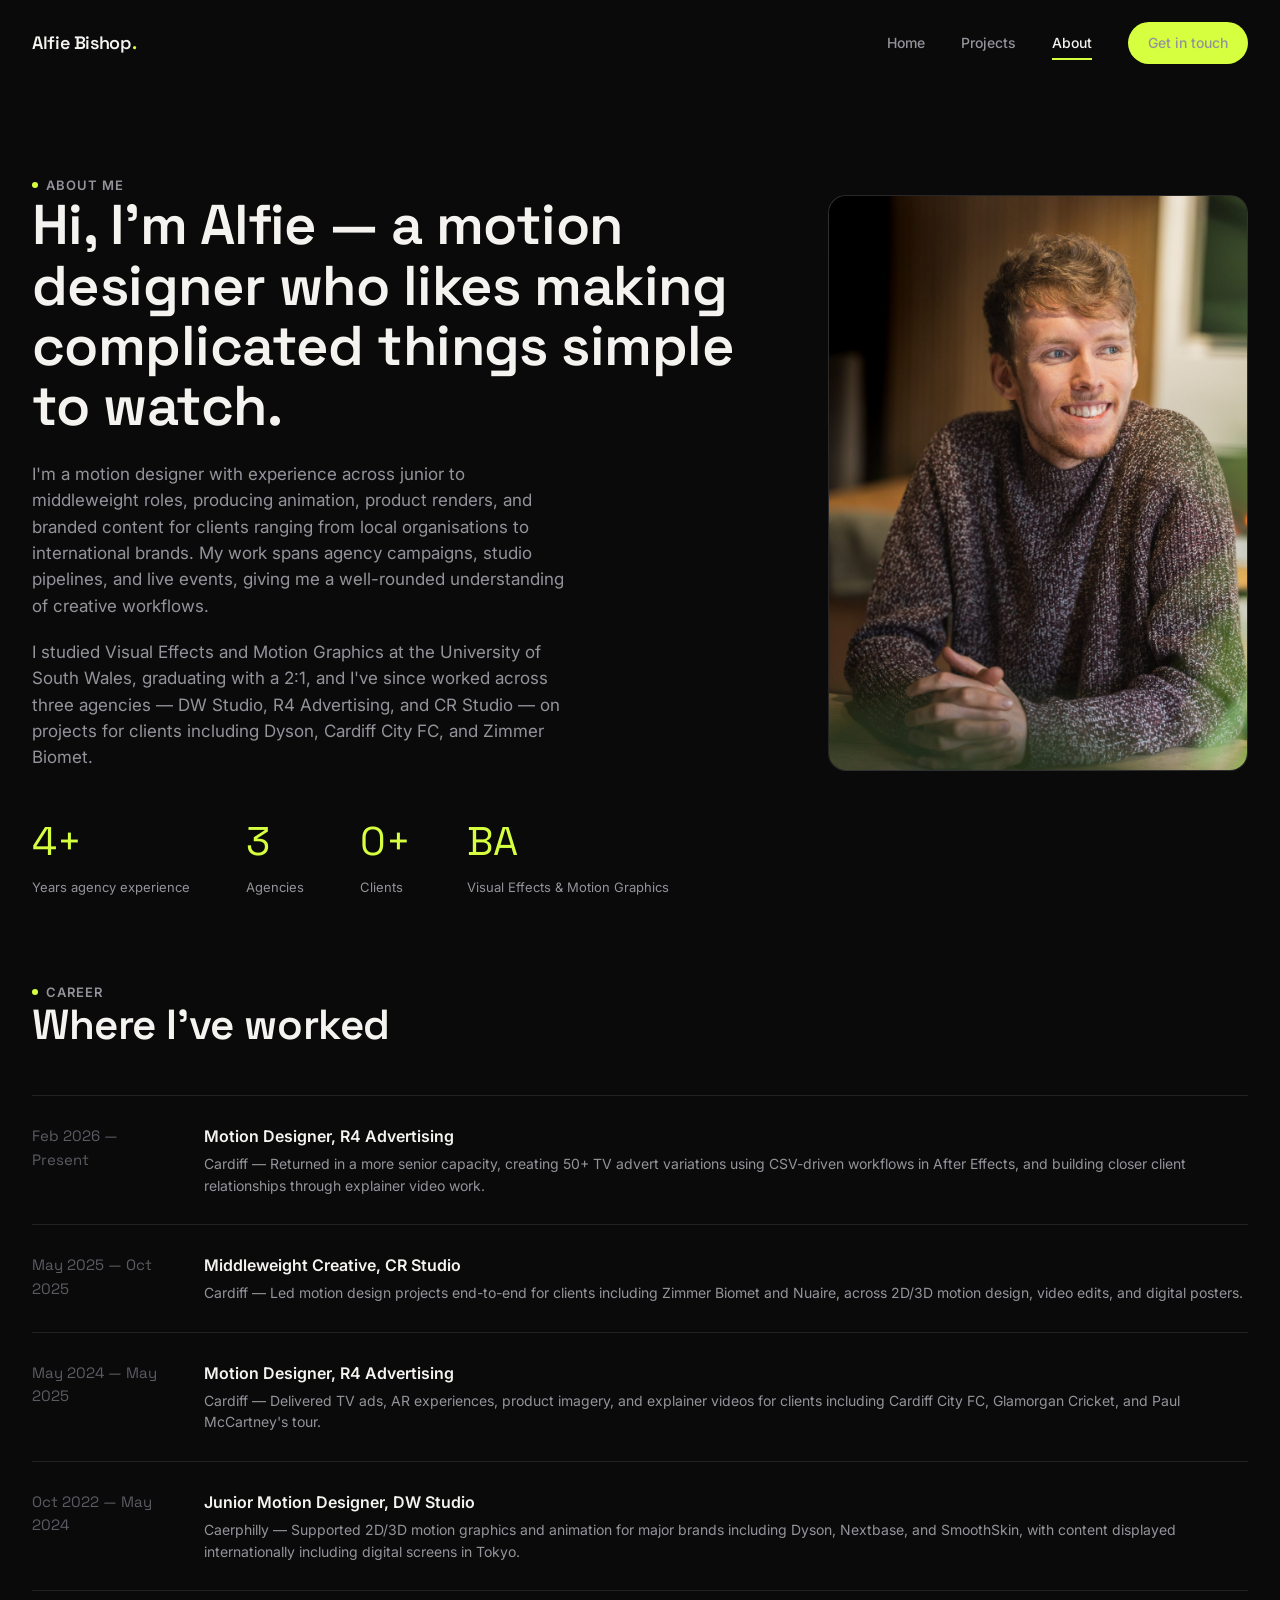
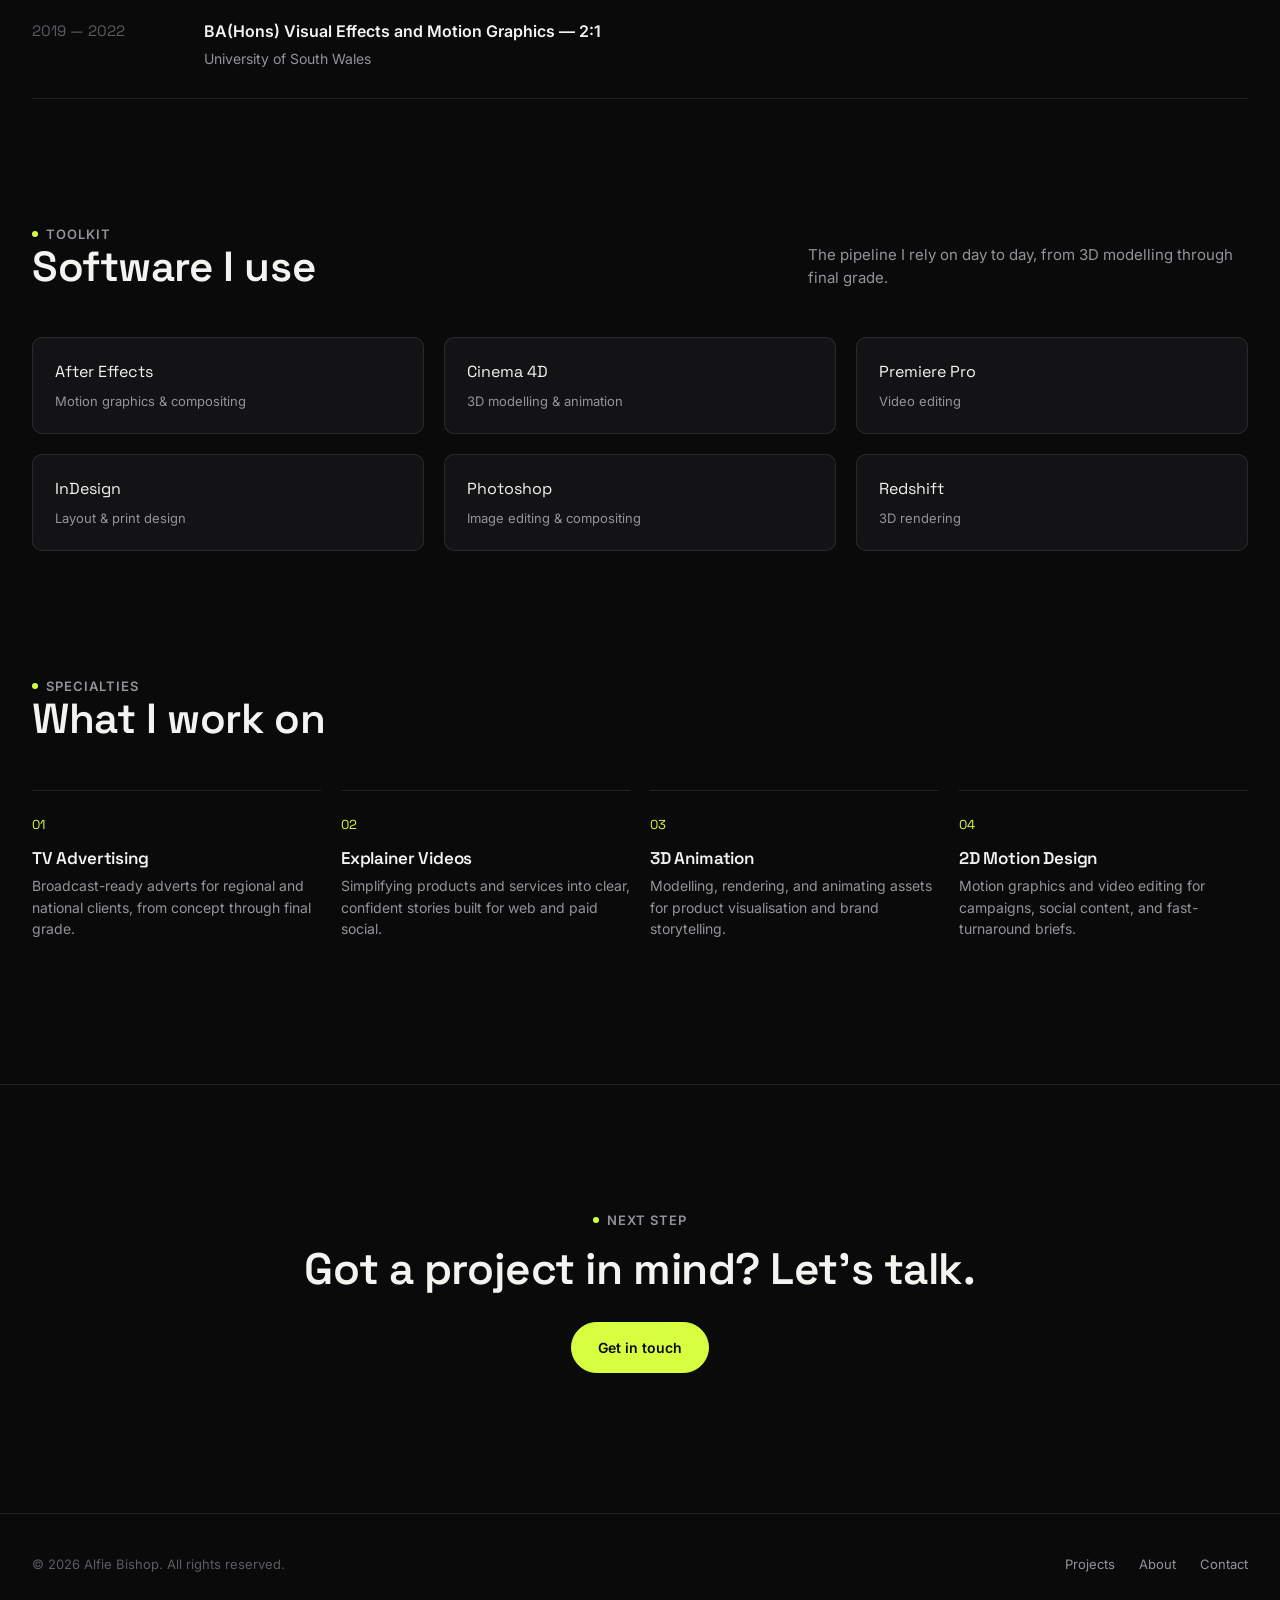
==== commit 1a82a755: "Hero and About redesign, portrait photo, two-row client marquee, 1920px width - Hero intro: name, ac" ====
--- a/about.html
+++ b/about.html
@@ -29,12 +29,15 @@
 
   <section class="about-hero">
     <div class="container about-hero-grid">
+      <div class="about-hero-eyebrow" data-reveal>
+        <span class="eyebrow">About Me</span>
+      </div>
+
       <div class="about-hero-title" data-reveal>
-        <span class="eyebrow">About Me</span>
         <h1>Hi, I'm Alfie — a motion designer who likes making complicated things simple to watch.</h1>
       </div>
 
-      <div class="portrait-lg" data-reveal>Portrait photo — assets/img/portrait.jpg</div>
+      <div class="portrait-lg" data-reveal><img src="assets/img/portrait.jpg" alt="Alfie Bishop" width="1000" height="1459" /></div>
 
       <div class="about-hero-body" data-reveal>
         <p class="lead">
@@ -48,7 +51,9 @@
           2:1, and I've since worked across three agencies — DW Studio, R4 Advertising, and CR Studio — on
           projects for clients including Dyson, Cardiff City FC, and Zimmer Biomet.
         </p>
+      </div>
 
+      <div class="about-hero-stats" data-reveal>
         <div class="about-stats-row">
           <div class="stat-item"><div class="num">4+</div><div class="label">Years agency experience</div></div>
           <div class="stat-item"><div class="num">3</div><div class="label">Agencies</div></div>
@@ -106,12 +111,10 @@
       <div class="software-grid" data-reveal>
         <div class="software-item"><div class="s-name">After Effects</div><div class="s-desc">Motion graphics &amp; compositing</div></div>
         <div class="software-item"><div class="s-name">Cinema 4D</div><div class="s-desc">3D modelling &amp; animation</div></div>
-        <div class="software-item"><div class="s-name">Blender</div><div class="s-desc">3D modelling &amp; rendering</div></div>
         <div class="software-item"><div class="s-name">Premiere Pro</div><div class="s-desc">Video editing</div></div>
-        <div class="software-item"><div class="s-name">Redshift / Octane</div><div class="s-desc">3D rendering &amp; texturing</div></div>
-        <div class="software-item"><div class="s-name">Substance Painter</div><div class="s-desc">3D texturing</div></div>
-        <div class="software-item"><div class="s-name">Illustrator</div><div class="s-desc">Vector design &amp; storyboarding</div></div>
+        <div class="software-item"><div class="s-name">InDesign</div><div class="s-desc">Layout &amp; print design</div></div>
         <div class="software-item"><div class="s-name">Photoshop</div><div class="s-desc">Image editing &amp; compositing</div></div>
+        <div class="software-item"><div class="s-name">Redshift</div><div class="s-desc">3D rendering</div></div>
       </div>
     </div>
   </section>
--- a/assets/css/style.css
+++ b/assets/css/style.css
@@ -14,7 +14,7 @@
   --accent-ink: #0a0a0b;
   --radius: 18px;
   --radius-sm: 10px;
-  --container: 1240px;
+  --container: 1920px;
   --ease: cubic-bezier(0.16, 1, 0.3, 1);
 }
 
@@ -204,20 +204,42 @@
   );
 }
 .hero-intro { max-width: 760px; position: relative; z-index: 1; }
-.hero-intro .eyebrow { margin-bottom: 20px; }
+/* hero intro reads top to bottom: name, role, short description, buttons */
 .hero-title {
   font-size: clamp(48px, 8vw, 104px);
-  margin: 0 0 20px;
+  line-height: 1;
+  margin: 0 0 14px;
 }
 .hero-title em {
   font-style: normal;
   color: var(--text-faint);
 }
 .hero-role {
-  font-size: clamp(18px, 2vw, 22px);
+  font-family: "Space Grotesk", "Inter", sans-serif;
+  font-size: clamp(22px, 3vw, 36px);
+  font-weight: 500;
+  letter-spacing: -0.01em;
+  line-height: 1.2;
+  color: var(--accent);
+  margin: 0 0 18px;
+}
+.hero-role span { color: var(--text-faint); }
+.hero-role span::before { content: "· "; }
+@media (max-width: 600px) {
+  /* location drops to its own line rather than wrapping mid-phrase */
+  /* tight stack on phones; margins tuned so the visible gaps name -> role
+     and role -> location are equal (~3px - the role's 1.2 line-height
+     already adds a few px of leading) */
+  .hero-title { margin-bottom: 10px; }
+  .hero-role span { display: block; font-size: 0.7em; margin-top: 5px; }
+  .hero-role span::before { content: none; }
+}
+.hero-desc {
+  font-size: clamp(15px, 1.3vw, 17px);
+  line-height: 1.6;
   color: var(--text-muted);
-  max-width: 560px;
-  margin-bottom: 36px;
+  max-width: 480px;
+  margin: 0 0 36px;
 }
 .hero-actions { display: flex; gap: 16px; align-items: center; flex-wrap: wrap; }
 
@@ -243,25 +265,31 @@
 .fan-wrap {
   position: relative;
   z-index: 1;
+  /* same width as .container's content box, so the faded edges line up
+     with the text and the showreel's logo strip */
+  width: calc(min(100%, var(--container)) - 64px);
+  margin: 56px auto 0;
   height: 300px;
-  margin-top: 56px;
   overflow: hidden;
   -webkit-mask-image: linear-gradient(90deg, transparent, #000 6%, #000 94%, transparent);
   mask-image: linear-gradient(90deg, transparent, #000 6%, #000 94%, transparent);
 }
+/* scrolled by startMarquee() in main.js */
 .fan-track {
   display: flex;
   align-items: center;
   gap: 20px;
   width: max-content;
   height: 100%;
-  animation: fan-scroll 32s linear infinite;
+  will-change: transform;
 }
 .fan-card {
   flex: none;
   display: block;
   width: 220px;
-  height: 100%;
+  /* a little shorter than the wrap, centred, so the hover lift has room
+     to rise without its top edge clipping against overflow:hidden */
+  height: calc(100% - 16px);
   border-radius: var(--radius);
   overflow: hidden;
   position: relative;
@@ -270,15 +298,6 @@
 }
 .fan-card:hover { transform: translateY(-6px); box-shadow: 0 28px 56px -14px rgba(0,0,0,0.65); z-index: 5; }
 .fan-card .thumb-bg { position: absolute; inset: 0; }
-
-@keyframes fan-scroll {
-  from { transform: translateX(0); }
-  to { transform: translateX(-50%); }
-}
-
-@media (prefers-reduced-motion: reduce) {
-  .fan-track { animation: none; }
-}
 
 @media (max-width: 1080px) {
   .fan-wrap { height: 240px; }
@@ -286,7 +305,13 @@
 }
 @media (max-width: 600px) {
   .hero { padding-top: 120px; }
-  .fan-wrap { height: 190px; }
+  /* phones: edge to edge with no fade, cards run straight off screen */
+  .fan-wrap {
+    height: 190px;
+    width: 100%;
+    -webkit-mask-image: none;
+    mask-image: none;
+  }
   .fan-card { width: 140px; }
 }
 
@@ -313,11 +338,18 @@
 /* =========================================================================
    SHOWREEL
    ========================================================================= */
-.showreel-section { padding-top: 48px; }
+.showreel-section { padding-top: 0; }
+/* the reel breaks out of the --container width and grows as large as the
+   screen allows, capped so its full height always fits in the viewport
+   below the fixed header (--reel-chrome = header + breathing room) */
+.showreel-container { max-width: none; }
 .showreel-frame {
-  position: relative;
-  width: 100%;
-  aspect-ratio: 2/1;
+  --reel-chrome: 120px;
+  position: relative;
+  width: min(100%, calc((100vh - var(--reel-chrome)) * 16 / 9));
+  width: min(100%, calc((100svh - var(--reel-chrome)) * 16 / 9));
+  margin: 0 auto;
+  aspect-ratio: 16/9;
   border-radius: var(--radius);
   overflow: hidden;
   background: var(--bg-elevated);
@@ -325,24 +357,14 @@
 }
 .showreel-frame video { width: 100%; height: 100%; object-fit: cover; }
 @media (max-width: 600px) {
-  .showreel-frame { aspect-ratio: 1/1; }
-}
-.showreel-frame .reel-placeholder {
-  position: absolute; inset: 0;
-  background: radial-gradient(circle at 30% 20%, #3a2d55, transparent 60%),
-              radial-gradient(circle at 80% 80%, #1f3a2e, transparent 55%),
-              #0e0e10;
-  display: flex; align-items: center; justify-content: center; flex-direction: column; gap: 18px;
-}
-.reel-play-btn {
-  width: 84px; height: 84px; border-radius: 50%;
-  background: var(--accent); display: flex; align-items: center; justify-content: center;
-  cursor: pointer; border: none; transition: transform 0.3s var(--ease);
-}
-.reel-play-btn:hover { transform: scale(1.08); }
-.reel-play-btn svg { width: 22px; height: 22px; fill: var(--accent-ink); margin-left: 2px; }
-.reel-placeholder p { color: var(--text-muted); font-size: 14px; }
-
+  .showreel-container { padding: 0 16px; }
+  .showreel-frame {
+    --reel-chrome: 104px;
+    width: min(100%, calc((100vh - var(--reel-chrome)) * 3 / 4));
+    width: min(100%, calc((100svh - var(--reel-chrome)) * 3 / 4));
+    aspect-ratio: 3/4;
+  }
+}
 .section-head {
   display: flex;
   justify-content: space-between;
@@ -354,36 +376,49 @@
 .section-head h2 { font-size: clamp(28px, 4vw, 42px); }
 .section-head .sub { color: var(--text-muted); max-width: 440px; font-size: 15px; }
 
-/* Client logo marquee */
+/* Client marquee: two rows of the same client list scrolling in opposite
+   directions (main.js), names separated by small accent dots. */
 .logo-marquee-wrap {
   margin-top: 64px;
   border-top: 1px solid var(--line);
   padding-top: 40px;
-  overflow: hidden;
-  position: relative;
+  display: flex;
+  flex-direction: column;
+  gap: 14px;
+}
+.logo-row {
+  overflow: hidden;
+  -webkit-mask-image: linear-gradient(90deg, transparent, #000 10%, #000 90%, transparent);
   mask-image: linear-gradient(90deg, transparent, #000 10%, #000 90%, transparent);
 }
 .logo-track {
   display: flex;
-  gap: 72px;
+  gap: 36px;
   width: max-content;
-  animation: marquee 32s linear infinite;
-}
-.logo-track:hover { animation-play-state: paused; }
+  will-change: transform;
+}
 .logo-item {
+  display: inline-flex;
+  align-items: center;
+  gap: 36px;
   font-family: "Space Grotesk", sans-serif;
-  font-size: 20px;
+  font-size: clamp(22px, 3vw, 34px);
   font-weight: 600;
-  color: var(--text-faint);
+  line-height: 1.2;
+  color: var(--text-muted);
   white-space: nowrap;
   transition: color 0.3s var(--ease);
   letter-spacing: -0.01em;
 }
+.logo-item::after {
+  content: "";
+  width: 7px;
+  height: 7px;
+  border-radius: 50%;
+  background: var(--accent);
+  flex: none;
+}
 .logo-item:hover { color: var(--text); }
-@keyframes marquee {
-  from { transform: translateX(0); }
-  to { transform: translateX(-50%); }
-}
 
 /* =========================================================================
    ABOUT TEASER (home)
@@ -395,16 +430,18 @@
   border-radius: var(--radius);
   background: linear-gradient(160deg, #1b1b1e, #0e0e10);
   border: 1px solid var(--line);
-  display: flex; align-items: center; justify-content: center;
-  color: var(--text-faint);
-  font-size: 13px;
-  position: relative;
-  overflow: hidden;
-}
-.about-teaser .portrait::after {
-  content: "";
-  position: absolute; inset: 0;
-  background: radial-gradient(circle at 50% 30%, rgba(214,255,63,0.08), transparent 60%);
+  position: relative;
+  overflow: hidden;
+}
+/* shared by the home and about portraits: fill the frame, biased upward so
+   the face stays in shot when the frame crops to 4:5 or 1:1 */
+.about-teaser .portrait img,
+.about-hero-grid .portrait-lg img {
+  display: block;
+  width: 100%;
+  height: 100%;
+  object-fit: cover;
+  object-position: 50% 30%;
 }
 .about-teaser h2 { font-size: clamp(26px, 3.4vw, 36px); margin-bottom: 20px; }
 .about-teaser p { color: var(--text-muted); font-size: 16px; max-width: 520px; margin-bottom: 28px; }
@@ -415,6 +452,10 @@
 @media (max-width: 860px) {
   .about-teaser .container { grid-template-columns: 1fr; gap: 36px; }
   .about-teaser .portrait { max-width: 280px; aspect-ratio: 4/5; }
+}
+@media (max-width: 600px) {
+  .about-teaser { padding-top: 28px; }
+  .about-teaser .portrait { aspect-ratio: 1/1; }
 }
 
 /* =========================================================================
@@ -555,16 +596,35 @@
 .pd-meta-item .tags { display: flex; gap: 8px; flex-wrap: wrap; }
 .pd-tag { font-size: 12px; padding: 4px 10px; border-radius: 999px; border: 1px solid var(--line-strong); color: var(--text-muted); }
 
+/* The frame takes the video's own ratio (--media-ratio, set by
+   project-detail.js) but never grows taller than a full-width 16:9 frame:
+   tall/square videos keep that height and shrink in width, centred;
+   wider-than-16:9 videos fill the width and get shorter. It's also
+   capped so the whole video always fits in the viewport below the header. */
+.pd-main-media-wrap { container-type: inline-size; }
 .pd-main-media {
-  width: 100%;
-  aspect-ratio: 16/9;
+  --media-ratio: 16 / 9;
+  width: min(100%, 100cqw * 9 / 16 * (var(--media-ratio)), (100vh - 120px) * (var(--media-ratio)));
+  width: min(100%, 100cqw * 9 / 16 * (var(--media-ratio)), (100svh - 120px) * (var(--media-ratio)));
+  margin: 0 auto;
+  aspect-ratio: var(--media-ratio);
   border-radius: var(--radius);
   overflow: hidden;
   background: var(--bg-elevated);
   border: 1px solid var(--line);
   position: relative;
 }
-.pd-main-media video { width: 100%; height: 100%; object-fit: cover; }
+/* the frame already matches the video, so cover only trims the (square)
+   Gumlet poster image - never the video itself */
+.pd-main-media video { display: block; width: 100%; height: 100%; object-fit: cover; }
+@media (max-width: 600px) {
+  /* on phones a 16:9-height cap makes tall videos tiny, so instead let them
+     grow to full width, capped so the whole video fits below the header */
+  .pd-main-media {
+    width: min(100%, (100vh - 120px) * (var(--media-ratio)));
+    width: min(100%, (100svh - 120px) * (var(--media-ratio)));
+  }
+}
 
 .pd-body-grid { display: grid; grid-template-columns: 2fr 1fr; gap: 64px; margin-top: 56px; }
 .pd-body-grid--single { grid-template-columns: 1fr; max-width: 760px; }
@@ -572,10 +632,16 @@
 .pd-description h4, .pd-extra h4 { font-size: 14px; text-transform: uppercase; letter-spacing: 0.06em; color: var(--text-faint); margin-bottom: 20px; }
 
 .pd-extra-media { margin-top: 64px; }
-.pd-extra-row { display: grid; grid-template-columns: repeat(2, 1fr); gap: 24px; margin-top: 24px; }
-.pd-extra-item { border-radius: var(--radius); overflow: hidden; background: var(--bg-elevated); border: 1px solid var(--line); }
-.pd-extra-item video { width: 100%; aspect-ratio: 9/16; object-fit: cover; background: #000; }
-.pd-extra-item .pd-extra-label { padding: 12px 16px; font-size: 13px; color: var(--text-muted); }
+.pd-extra-row { display: grid; grid-template-columns: repeat(2, 1fr); gap: 24px; margin-top: 24px; align-items: start; }
+.pd-extra-item { border-radius: var(--radius); overflow: hidden; background: var(--bg-elevated); border: 1px solid var(--line); display: flex; flex-direction: column; align-items: center; }
+/* height: auto - the box always matches each video's own native aspect
+   ratio instead of being forced into a fixed shape. */
+.pd-extra-item video { display: block; width: 100%; height: auto; background: #000; }
+@media (min-width: 861px) {
+  /* on desktop, cap tall (e.g. 9:16) clips so the whole video - top to
+     bottom - stays in view without scrolling the card itself */
+  .pd-extra-item video { width: auto; max-width: 100%; max-height: 65vh; }
+}
 
 .pd-nav { display: flex; justify-content: space-between; margin-top: 80px; padding-top: 32px; border-top: 1px solid var(--line); }
 .pd-nav a { display: flex; flex-direction: column; gap: 6px; max-width: 45%; }
@@ -593,30 +659,33 @@
    ABOUT PAGE
    ========================================================================= */
 .about-hero { padding: 170px 0 80px; }
-/* Grid areas keep the portrait next to the title at every width: it sits
-   beside the title+body column on desktop, and directly under the title
-   (before the body copy) once it drops to a single column. */
+/* Grid areas keep the portrait next to the title at every width. On
+   desktop it spans only the title and body rows, stretching so its top
+   lines up with the h1 and its bottom with the last paragraph (eyebrow
+   above and stats below get rows of their own). In a single column it
+   sits directly under the title, before the body copy. */
 .about-hero-grid {
   display: grid;
   grid-template-columns: 1fr 420px;
-  grid-template-areas: "title portrait" "body portrait";
+  grid-template-areas: "eyebrow ." "title portrait" "body portrait" "stats .";
   column-gap: 72px;
-  row-gap: 24px;
   align-items: start;
 }
+.about-hero-eyebrow { grid-area: eyebrow; }
 .about-hero-title { grid-area: title; }
-.about-hero-body { grid-area: body; }
+.about-hero-body { grid-area: body; margin-top: 24px; }
+.about-hero-body p.lead:last-child { margin-bottom: 0; }
+/* taken out of flow so the photo's own height can't stretch the text rows */
+.about-hero-grid .portrait-lg img { position: absolute; inset: 0; }
+.about-hero-stats { grid-area: stats; }
 .about-hero-grid .portrait-lg {
   grid-area: portrait;
-  width: 100%; aspect-ratio: 4/5; border-radius: var(--radius);
+  align-self: stretch;
+  min-height: 360px;
+  width: 100%; border-radius: var(--radius);
   background: linear-gradient(160deg, #1b1b1e, #0e0e10);
   border: 1px solid var(--line);
   position: relative; overflow: hidden;
-  display: flex; align-items: center; justify-content: center; color: var(--text-faint); font-size: 13px;
-}
-.about-hero-grid .portrait-lg::after {
-  content: ""; position: absolute; inset: 0;
-  background: radial-gradient(circle at 60% 20%, rgba(214,255,63,0.1), transparent 60%);
 }
 .about-hero-grid h1 { font-size: clamp(36px, 5vw, 56px); margin-bottom: 0; }
 .about-hero-grid p.lead { color: var(--text-muted); font-size: 17px; margin-bottom: 20px; max-width: 540px; }
@@ -627,10 +696,10 @@
 @media (max-width: 900px) {
   .about-hero-grid {
     grid-template-columns: 1fr;
-    grid-template-areas: "title" "portrait" "body";
-    row-gap: 28px;
+    grid-template-areas: "eyebrow" "title" "portrait" "body" "stats";
   }
-  .about-hero-grid .portrait-lg { max-width: 280px; }
+  .about-hero-grid .portrait-lg { max-width: 280px; aspect-ratio: 4/5; min-height: 0; margin-top: 28px; }
+  .about-hero-body { margin-top: 28px; }
 }
 
 .timeline { border-top: 1px solid var(--line); }
@@ -643,7 +712,7 @@
 .timeline-row .t-sub { color: var(--text-muted); font-size: 14px; }
 
 .software-grid {
-  display: grid; grid-template-columns: repeat(4, 1fr); gap: 20px;
+  display: grid; grid-template-columns: repeat(3, 1fr); gap: 20px;
 }
 @media (max-width: 860px) { .software-grid { grid-template-columns: repeat(2, 1fr); } }
 .software-item {
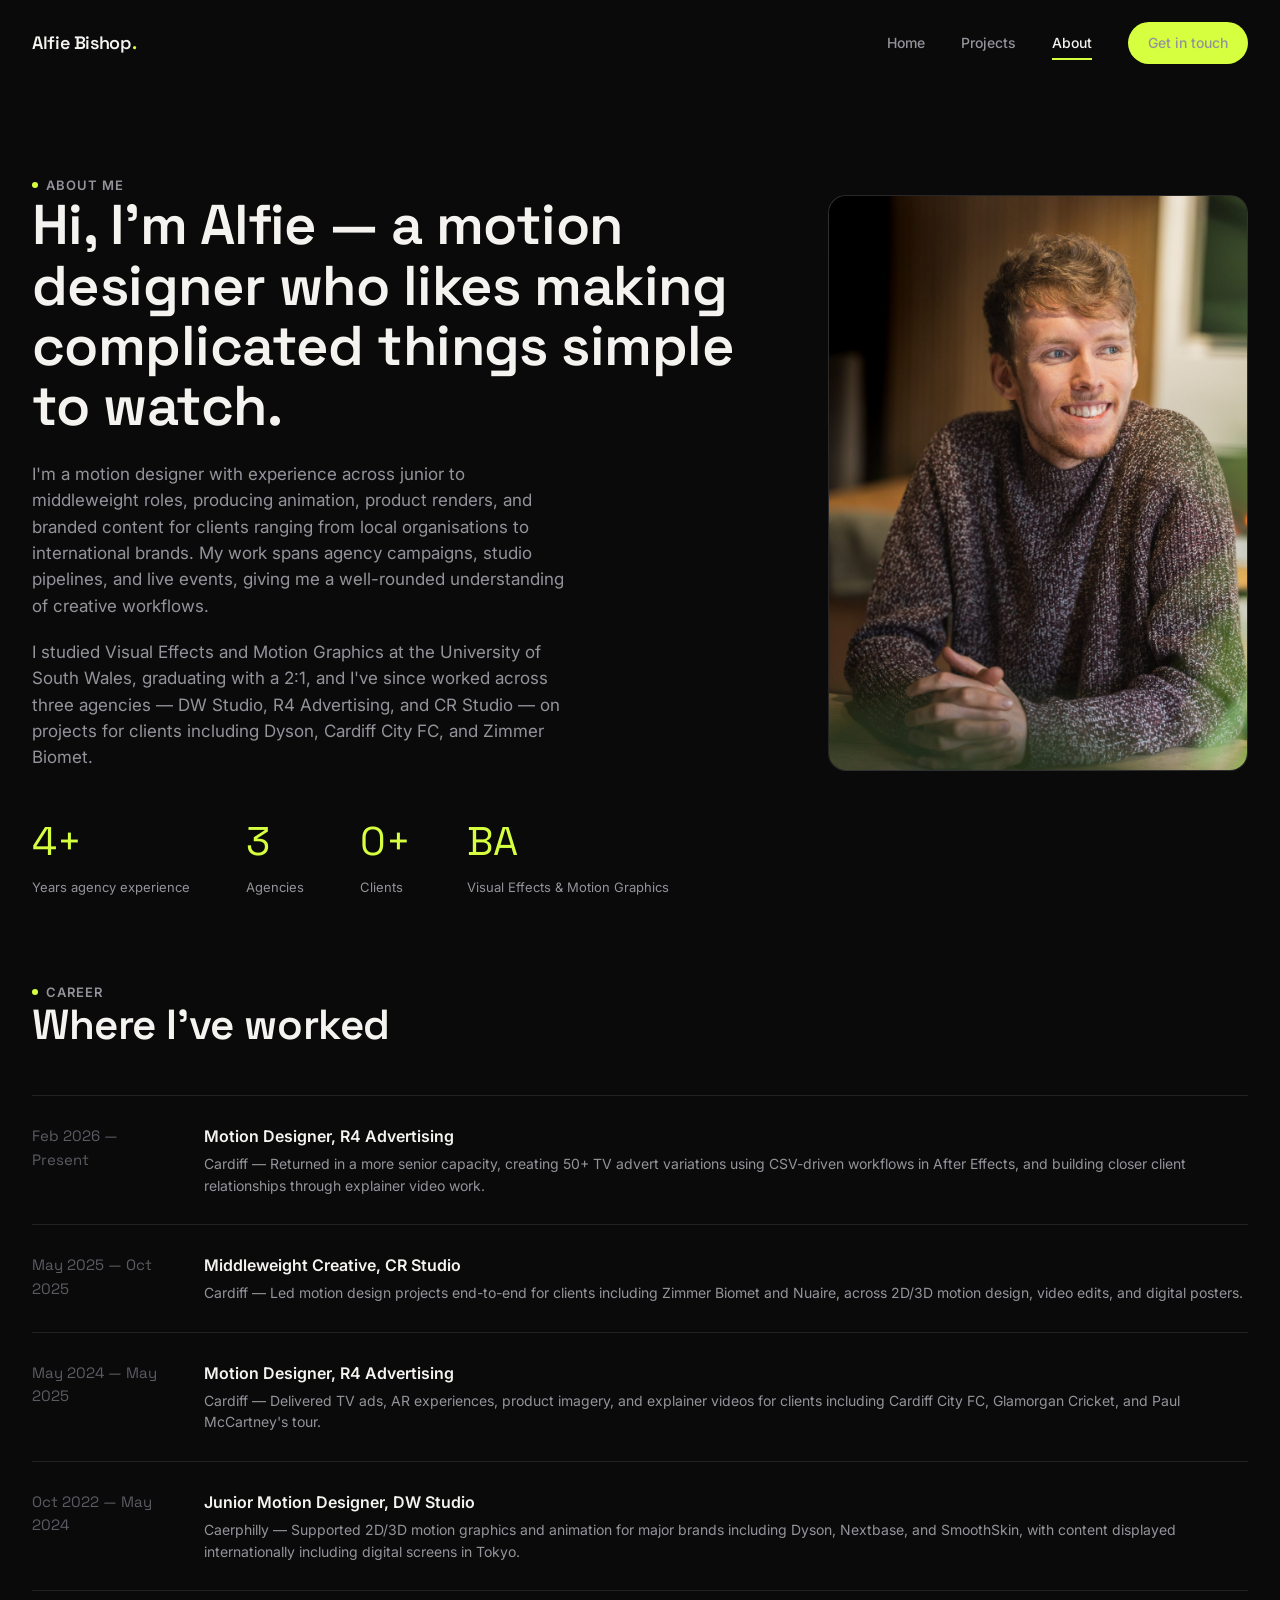
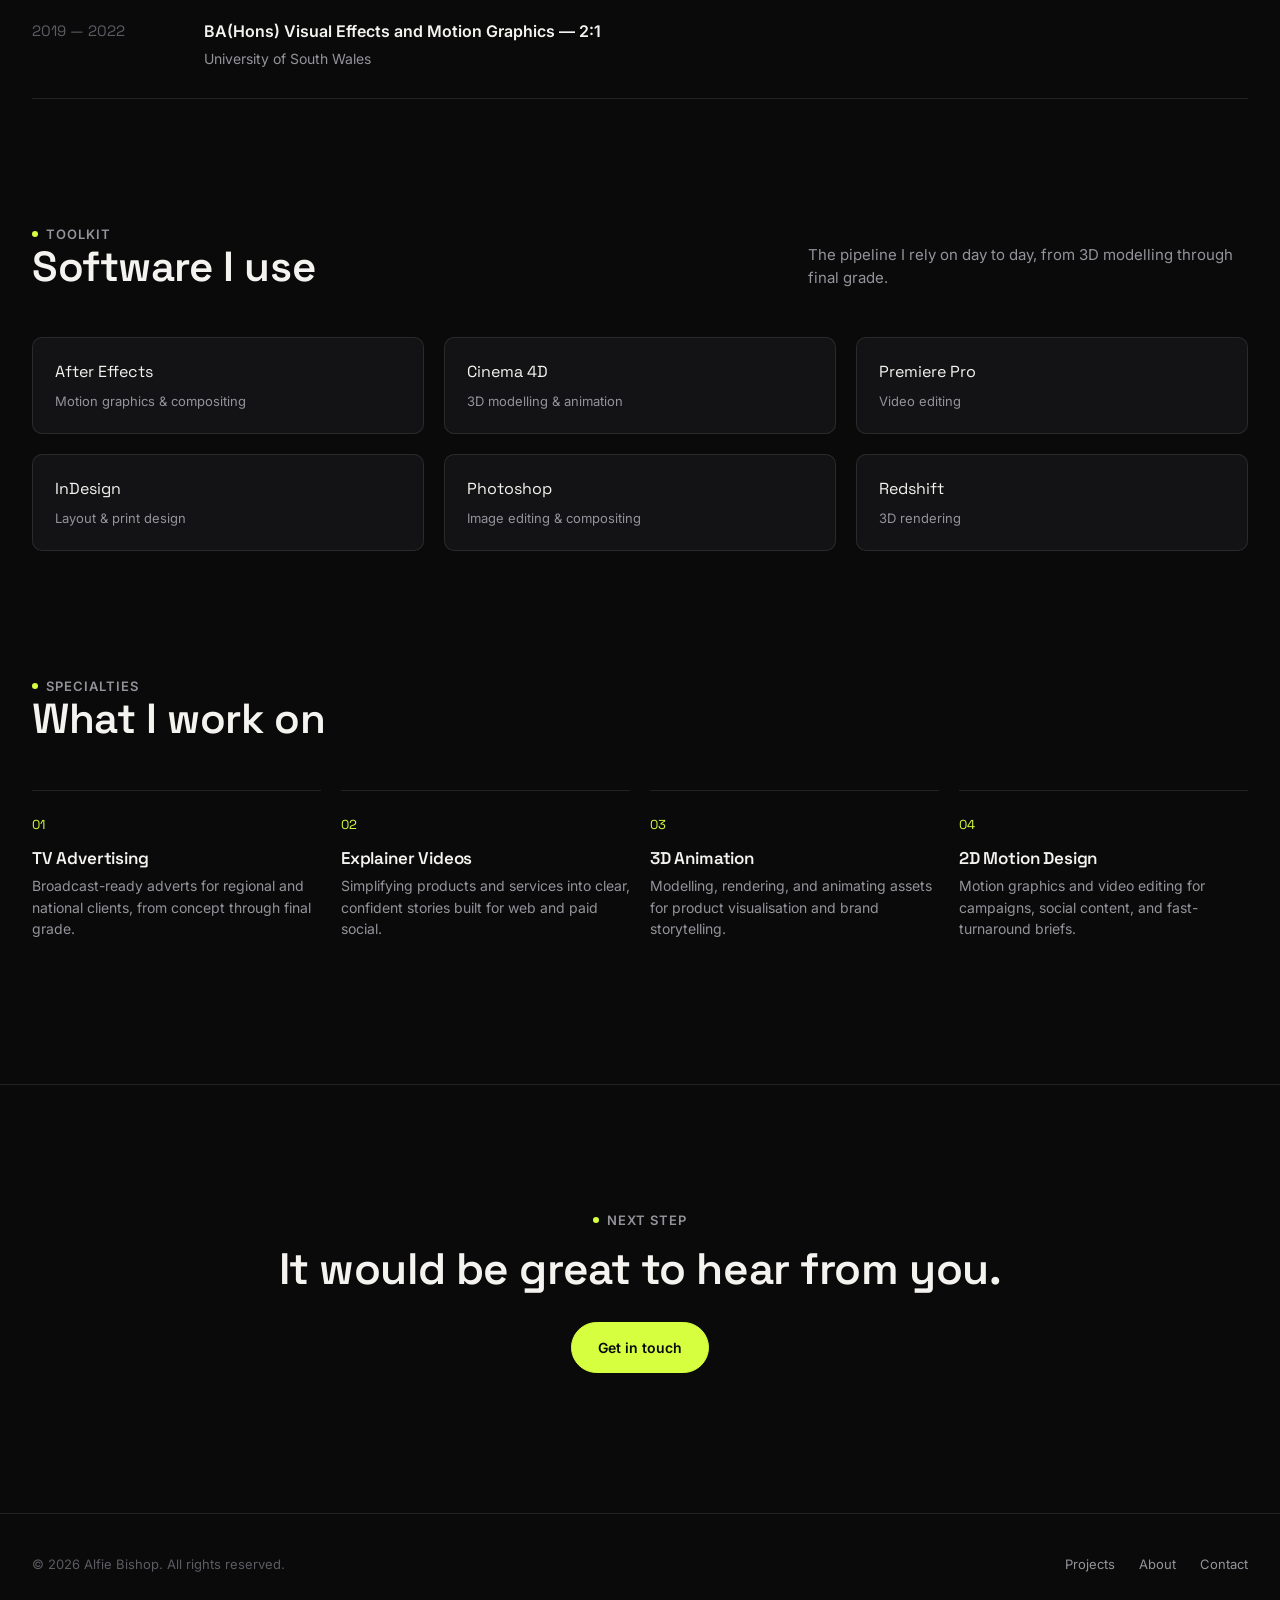
==== commit 3251fa0e: "Connect contact form to email, drop freelance wording, 1440px width - Contact form now posts to Form" ====
--- a/about.html
+++ b/about.html
@@ -156,7 +156,7 @@
   <section class="section contact-section" style="text-align:center; padding-bottom:140px;">
     <div class="container" data-reveal>
       <span class="eyebrow">Next Step</span>
-      <h2 style="font-size:clamp(28px,4vw,44px); margin:16px 0 28px;">Got a project in mind? Let's talk.</h2>
+      <h2 style="font-size:clamp(28px,4vw,44px); margin:16px 0 28px;">It would be great to hear from you.</h2>
       <a href="index.html#contact" class="btn btn-primary">Get in touch</a>
     </div>
   </section>
--- a/assets/css/style.css
+++ b/assets/css/style.css
@@ -14,7 +14,7 @@
   --accent-ink: #0a0a0b;
   --radius: 18px;
   --radius-sm: 10px;
-  --container: 1920px;
+  --container: 1440px;
   --ease: cubic-bezier(0.16, 1, 0.3, 1);
 }
 
@@ -493,6 +493,8 @@
 .form-note { font-size: 13px; color: var(--text-faint); margin-top: 14px; }
 .form-success { display: none; padding: 16px; border-radius: var(--radius-sm); background: rgba(214,255,63,0.1); border: 1px solid rgba(214,255,63,0.3); color: var(--accent); font-size: 14px; margin-top: 16px; }
 .form-success.is-visible { display: block; }
+.form-success.is-error { background: rgba(255,99,99,0.1); border-color: rgba(255,99,99,0.35); color: #ff8a8a; }
+.submit-btn:disabled { opacity: 0.6; cursor: wait; }
 
 @media (max-width: 860px) {
   .contact-grid { grid-template-columns: 1fr; gap: 40px; }
@@ -570,6 +572,16 @@
   transition: transform 0.6s var(--ease);
 }
 .project-card:hover .card-media .thumb-bg { transform: scale(1.06); }
+/* hover preview (initCardPreviews in main.js): hidden until it's playing */
+.project-card .card-media .card-preview {
+  position: absolute; inset: 0;
+  width: 100%; height: 100%;
+  object-fit: cover;
+  opacity: 0;
+  transition: opacity 0.3s var(--ease);
+  pointer-events: none;
+}
+.project-card.is-previewing .card-media .card-preview { opacity: 1; }
 .project-card .card-media .thumb-overlay {
   position: absolute; inset: 0;
   background: linear-gradient(180deg, rgba(0,0,0,0) 50%, rgba(0,0,0,0.7) 100%);
